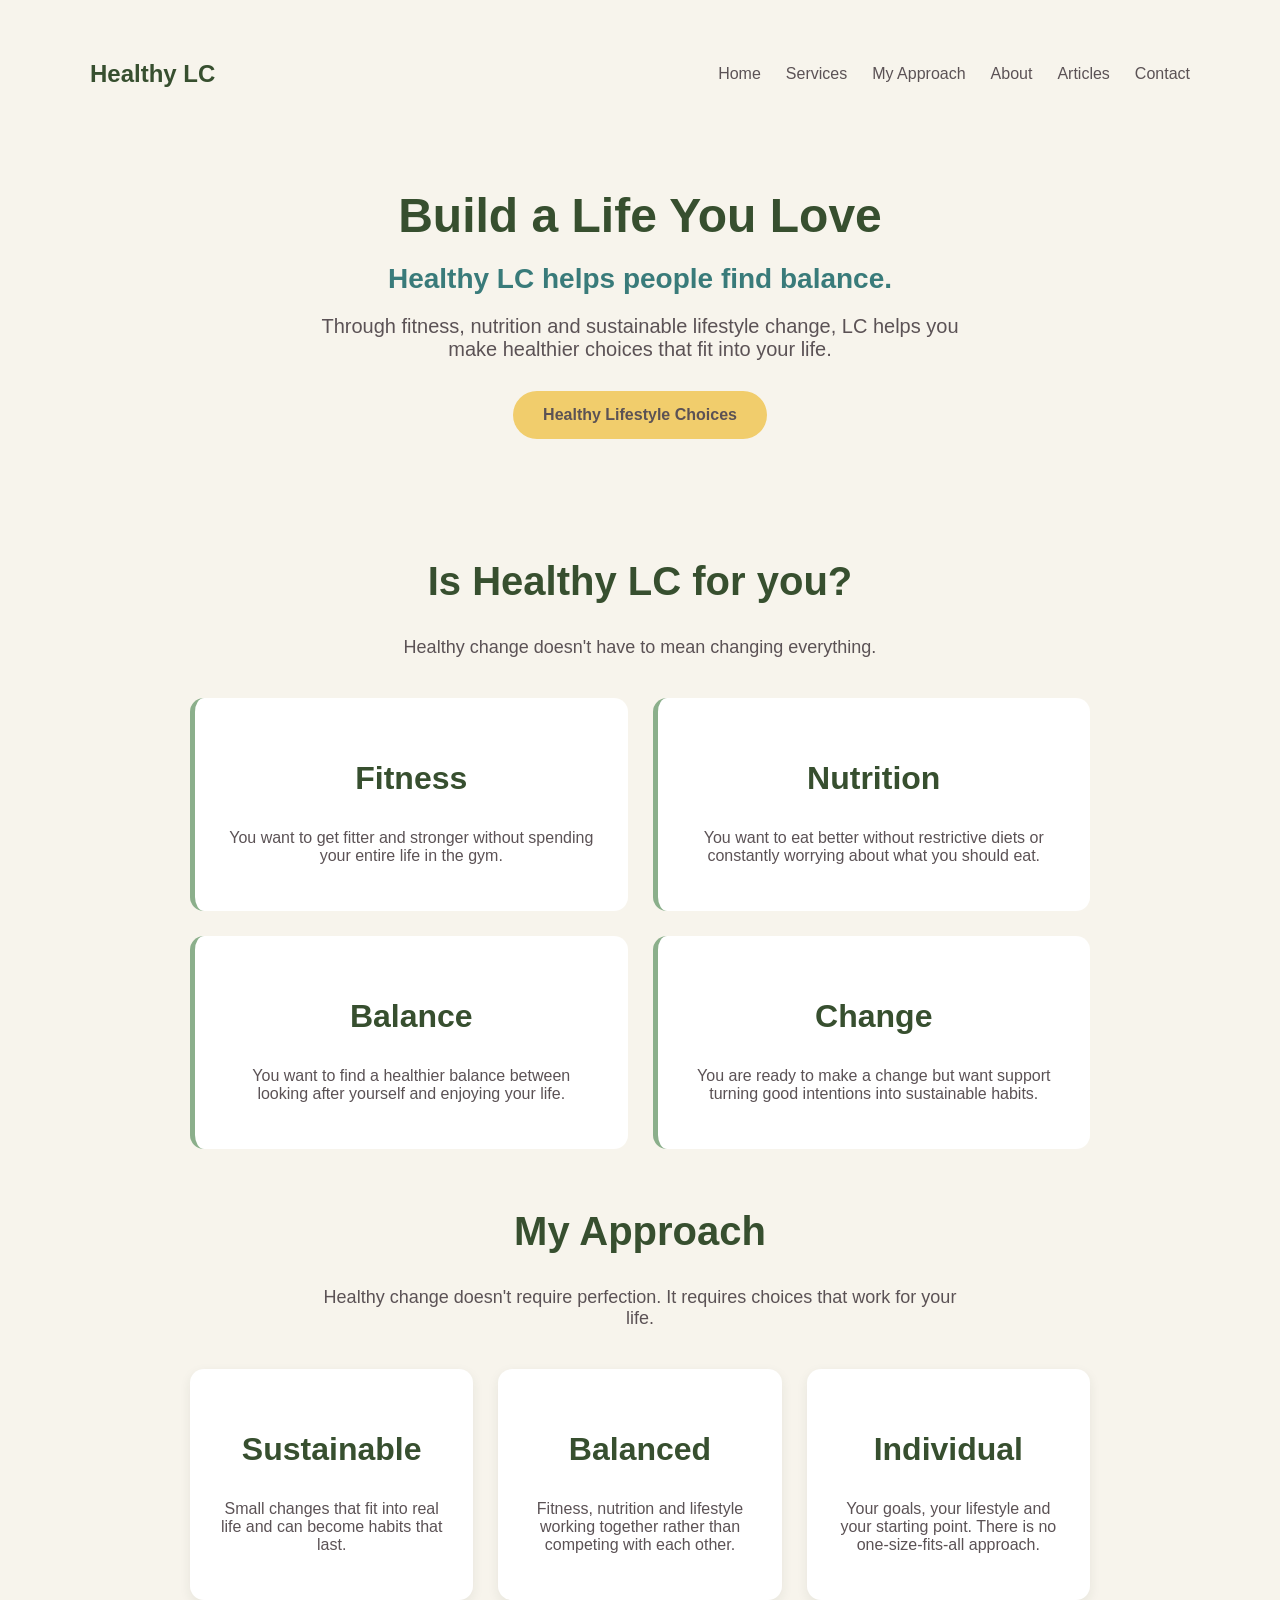
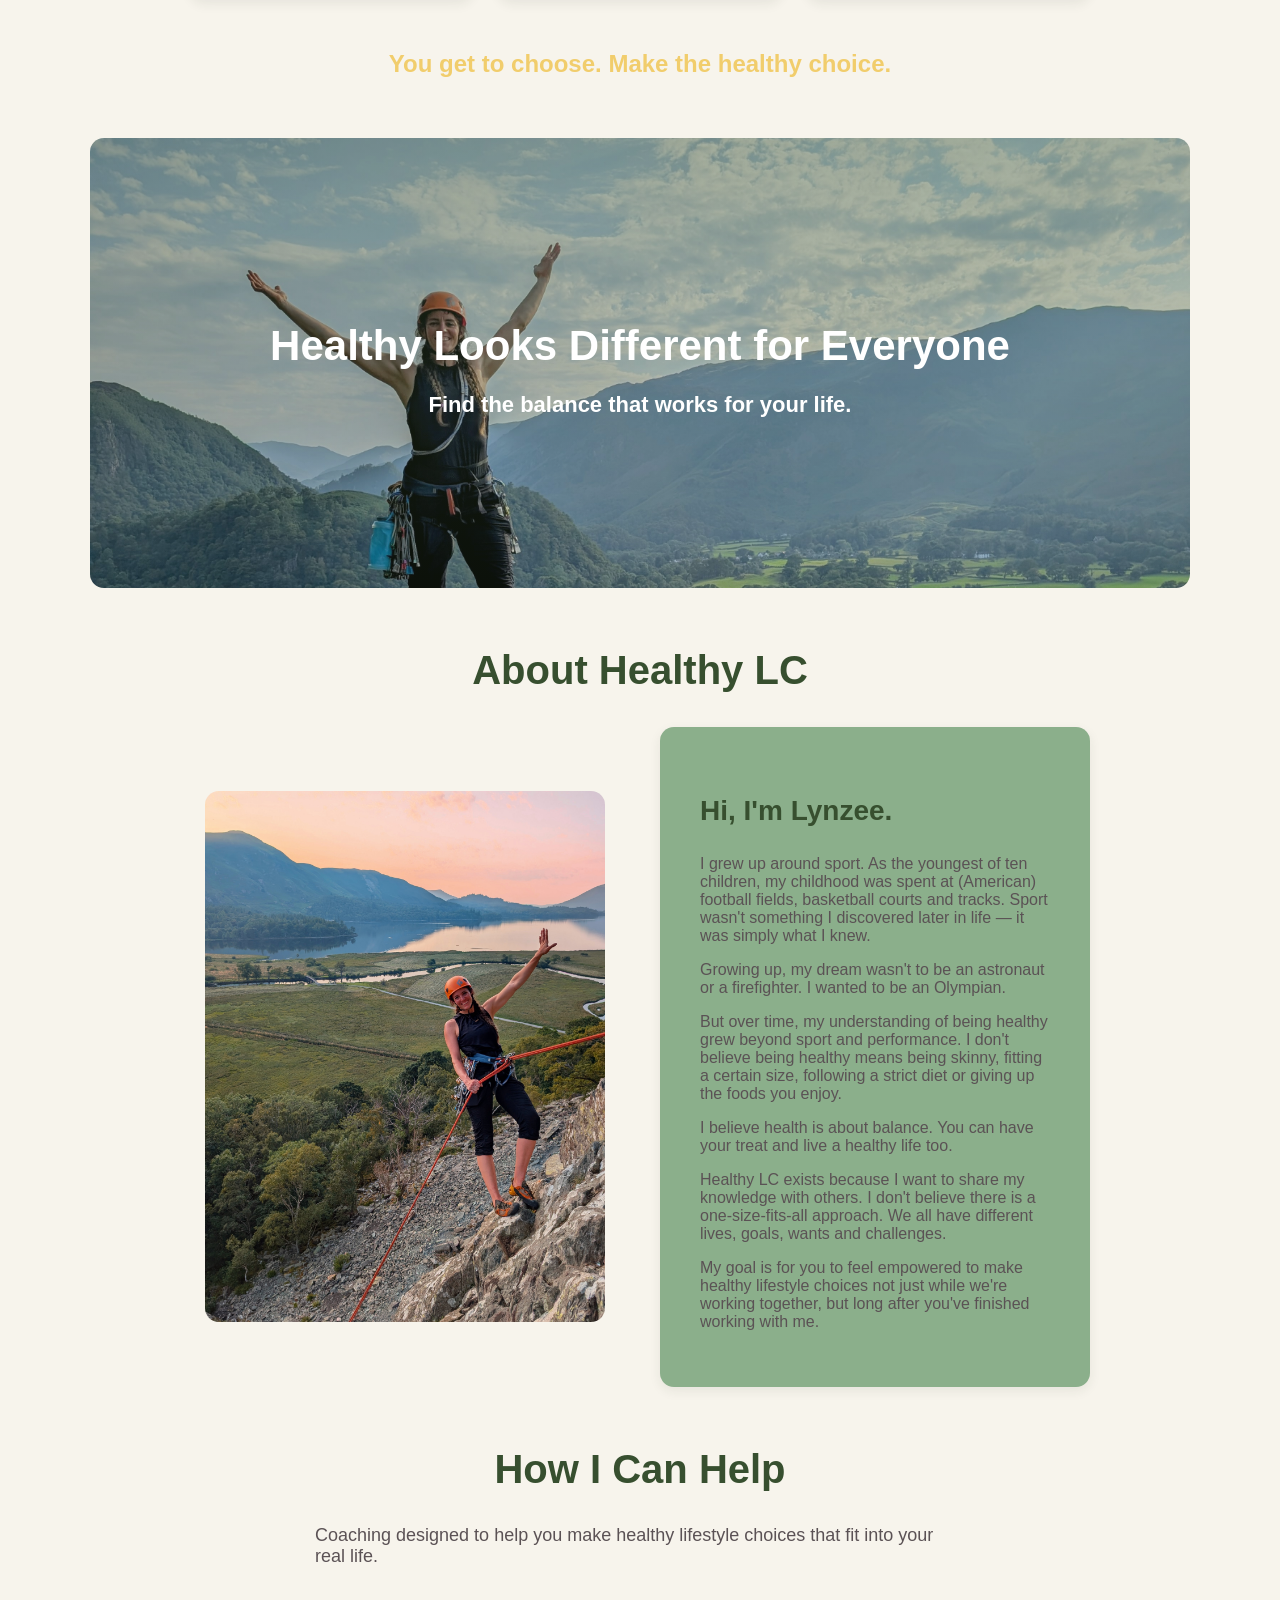
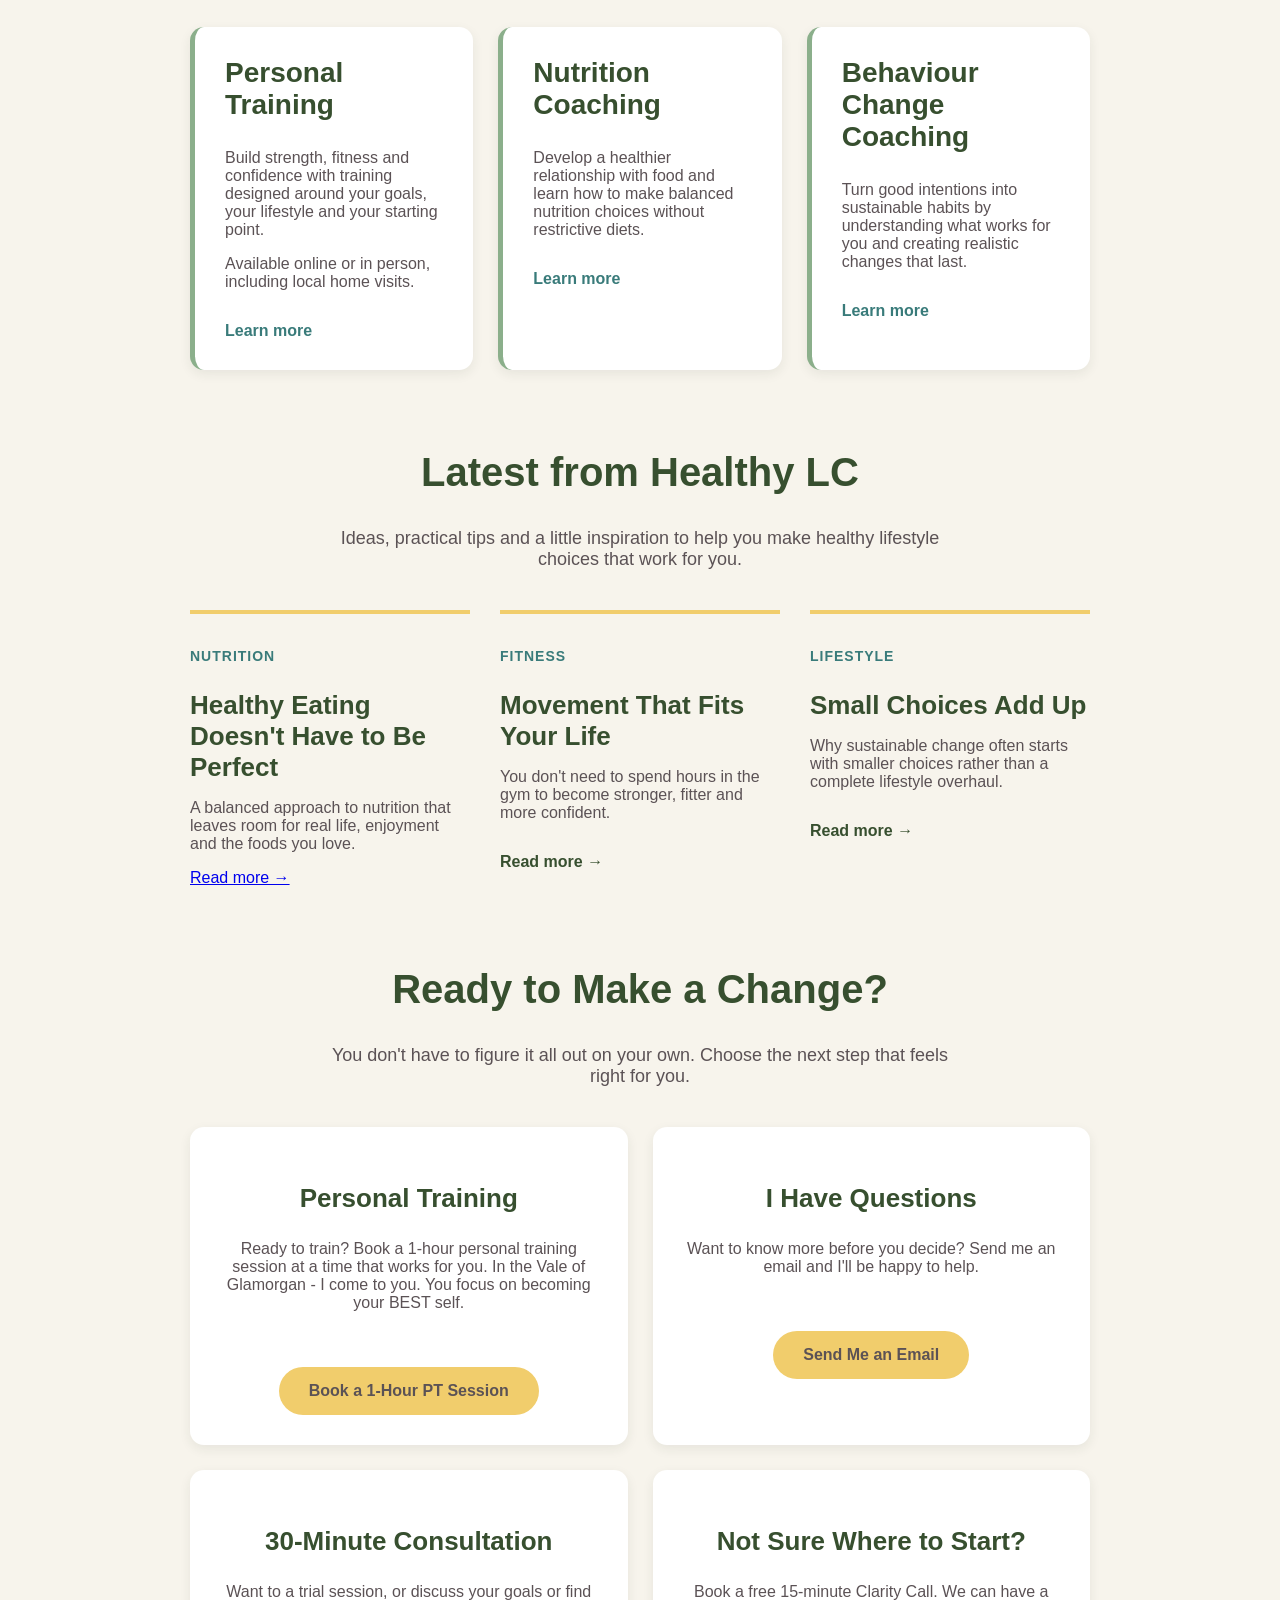
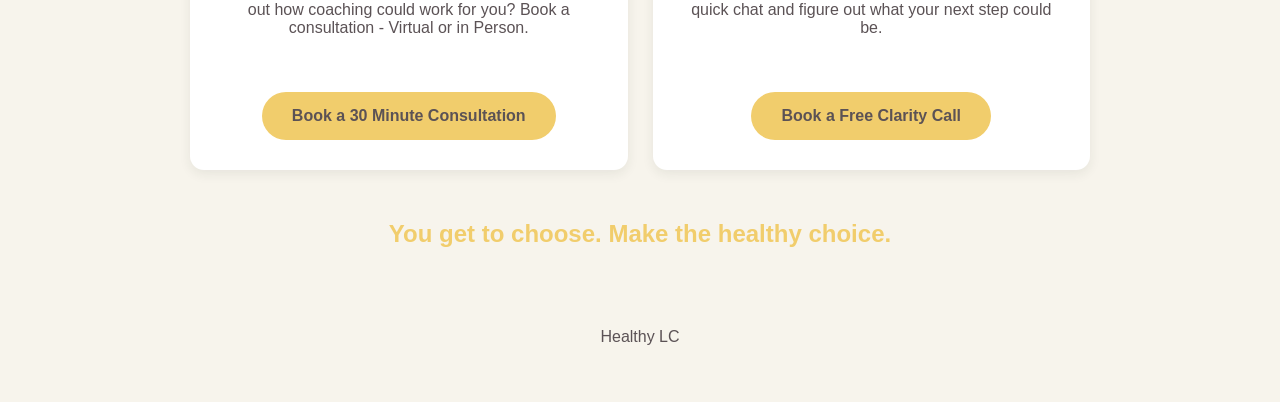
==== index.html @ cf49c941 "Update index.html" ====
<!DOCTYPE html>
<html lang="en">
<head>
    <meta charset="UTF-8">
    <meta name="viewport" content="width=device-width, initial-scale=1.0">

    <title>Healthy LC</title>

    <link rel="stylesheet" href="css/style.css">
</head>

<body>

    <nav class="navbar">
        
        <a href="index.html" class="logo">Healthy LC</a>
        
        <div class="nav-links">

            <a href="index.html">Home</a>
            <a href="#services">Services</a>
            <a href="#approach">My Approach</a>
            <a href="#about">About</a>
            <a href="#articles">Articles</a>
            <a href="#contact">Contact</a>

        </div>
        
    </nav>
    <header>
        <h1>Build a Life You Love</h1>

        <p class="hero-statement">
            Healthy LC helps people find balance.
        </p>

        <p>
            Through fitness, nutrition and sustainable lifestyle change, LC helps you make healthier choices that fit into your life.
        </p>
        
        <a href="#services" class="cta-button">
            Healthy Lifestyle Choices
        </a> 
        
    </header>
    
    <main>

    <section id="who">

    <h2>Is Healthy LC for you?</h2>

    <p>
        Healthy change doesn't have to mean changing everything.
    </p>

    <div class="audience-grid">

        <div class="audience-card">
            <h3>Fitness</h3>
            <p>
                You want to get fitter and stronger without spending
                your entire life in the gym.
            </p>
        </div>

        <div class="audience-card">
            <h3>Nutrition</h3>
            <p>
                You want to eat better without restrictive diets
                or constantly worrying about what you should eat.
            </p>
        </div>

        <div class="audience-card">
            <h3>Balance</h3>
            <p>
                You want to find a healthier balance between
                looking after yourself and enjoying your life.
            </p>
        </div>

        <div class="audience-card">
            <h3>Change</h3>
            <p>
                You are ready to make a change but want support
                turning good intentions into sustainable habits.
            </p>
        </div>

    </div>
    </section>

<section id="approach">

    <h2>My Approach</h2>

    <p class="section-intro">
        Healthy change doesn't require perfection.
        It requires choices that work for your life.
    </p>

    <div class="approach-grid">

        <div class="approach-card">
            <h3>Sustainable</h3>
            <p>
                Small changes that fit into real life
                and can become habits that last.
            </p>
        </div>

        <div class="approach-card">
            <h3>Balanced</h3>
            <p>
                Fitness, nutrition and lifestyle working
                together rather than competing with each other.
            </p>
        </div>

        <div class="approach-card">
            <h3>Individual</h3>
            <p>
                Your goals, your lifestyle and your starting point.
                There is no one-size-fits-all approach.
            </p>
        </div>

    </div>

    <p class="approach-philosophy">
        You get to choose. Make the healthy choice.
    </p>
</section>

<section class="lifestyle-banner">

    <div class="banner-content">
        
        <h2>Healthy Looks Different for Everyone</h2>

        <p>
            Find the balance that works for your life.
        </p>

    </div>

</section>
    
<section id="about">

    <h2>About Healthy LC</h2>

   <div class="about-content">

    <div class="about-image">
        <img src="images/Lynzee climbing - lake view.jpg" alt="Lynzee rock climbing in the Lake District">
    </div>

    <div class="about-text">

            <h3>Hi, I'm Lynzee.</h3>

            <p>
                I grew up around sport. As the youngest of ten children, my childhood was spent at (American) football fields, basketball courts and tracks. Sport wasn't something I discovered later in life — it was simply what I knew.
            </p>

            <p>
                Growing up, my dream wasn't to be an astronaut or a firefighter. I wanted to be an Olympian.
            </p>

            <p>
                But over time, my understanding of being healthy grew beyond sport and performance. I don't believe being healthy means being skinny, fitting a certain size, following a strict diet or giving up the foods you enjoy.
            </p>

            <p>
                I believe health is about balance. You can have your treat and live a healthy life too.
            </p>

            <p>
                Healthy LC exists because I want to share my knowledge with others. I don't believe there is a one-size-fits-all approach. We all have different lives, goals, wants and challenges.
            </p>

            <p>
                My goal is for you to feel empowered to make healthy
                lifestyle choices not just while we're working together,
                but long after you've finished working with me.
            </p>

        </div>

    </div>

</section>

    <section id="services">

    <h2>How I Can Help</h2>

    <p class="section-intro">
        Coaching designed to help you make healthy lifestyle choices
        that fit into your real life.
    </p>

    <div class="services-grid">

        <div class="service-card">
            <h3>Personal Training</h3>

            <p>
                Build strength, fitness and confidence with training
                designed around your goals, your lifestyle and your
                starting point.
            </p>

            <p>
                Available online or in person, including local
                home visits.
            </p>

            <a href="#contact" class="service-link">
                Learn more
            </a>
        </div>

        <div class="service-card">
            <h3>Nutrition Coaching</h3>

            <p>
                Develop a healthier relationship with food and learn
                how to make balanced nutrition choices without
                restrictive diets.
            </p>

            <a href="#contact" class="service-link">
                Learn more
            </a>
        </div>

        <div class="service-card">
            <h3>Behaviour Change Coaching</h3>

            <p>
                Turn good intentions into sustainable habits by
                understanding what works for you and creating
                realistic changes that last.
            </p>

            <a href="#contact" class="service-link">
                Learn more
            </a>
        </div>

    </div>

</section>

<section id="articles">

    <h2> Latest from Healthy LC</h2>

    <p class="section-intro">
        Ideas, practical tips and a little inspiration to help you make healthy lifestyle choices that work for you.
    </p>

    <div class="articles-grid">

        <article class="article-preview">
            <p class="article-category">Nutrition</p>

            <h3>Healthy Eating Doesn't Have to Be Perfect</h3>

            <p>
                A balanced approach to nutrition that leaves room for real life, enjoyment and the foods you love.
            </p>

            <a href="articles/healthy-eating-doesnt-have-to-be-perfect.html" class="articles-link">
                Read more →
            </a>

        </article>

        <article class="article-preview">
            <p class="article-category">Fitness</p>

            <h3>Movement That Fits Your Life</h3>

            <p>
                You don't need to spend hours in the gym to become stronger, fitter and more confident.
            </p>

            <a href="#" class="article-link">
                Read more →
            </a>
        </article>

        <article class="article-preview">
            <p class="article-category">Lifestyle</p>

            <h3>Small Choices Add Up</h3>

            <p>
                Why sustainable change often starts with smaller choices rather than a complete lifestyle overhaul.
            </p>

            <a href="#" class="article-link">
                Read more →
            </a>
        </article>
    </div>
</section>
    </main>

<section id="contact">

    <h2>Ready to Make a Change?</h2>

    <p class="section-intro">
        You don't have to figure it all out on your own.
        Choose the next step that feels right for you.
    </p>

    <div class="contact-grid">

        <div class="contact-card">
    <h3>Personal Training</h3>

    <p>
        Ready to train? Book a 1-hour personal training
        session at a time that works for you. In the Vale of Glamorgan - I come to you. You focus on becoming your BEST self. 
    </p>

    <a href="https://calendar.app.google/BJjdGNmG5R8dEC5AA"
       class="cta-button"
       target="_blank"
       rel="noopener">
        Book a 1-Hour PT Session
    </a>
</div>


        <div class="contact-card">
            <h3>I Have Questions</h3>

            <p>
                Want to know more before you decide?
                Send me an email and I'll be happy to help.
            </p>

           <a href="mailto:lynzeecrosland@ghealthylc.com?subject=Healthy%20LC%20Enquiry" class="cta-button">
    Send Me an Email
</a>
        </div>

        <div class="contact-card">
    <h3>30-Minute Consultation</h3>

    <p>
        Want to a trial session, or discuss your goals or find out how
        coaching could work for you? Book a consultation - Virtual or in Person. 
    </p>

    <a href="https://calendar.app.google/MZbb2FypmEGZ3QE39"
       class="cta-button"
       target="_blank"
       rel="noopener">
        Book a 30 Minute Consultation
    </a>
</div>


        <div class="contact-card">
    <h3>Not Sure Where to Start?</h3>

    <p>
        Book a free 15-minute Clarity Call.
        We can have a quick chat and figure out
        what your next step could be.
    </p>

    <a href="https://calendar.app.google/hA4MZDWk83xb7VYh6"
       class="cta-button"
       target="_blank"
       rel="noopener">
        Book a Free Clarity Call
    </a>
</div>

    </div>

    <p class="contact-philosophy">
        You get to choose. Make the healthy choice.
    </p>

</section>

    
    <footer>
        <p>Healthy LC</p>
    </footer>
    
</body>
</html>
---- css/style.css ----
/* =========================
   HEALTHY LC VISUAL IDENTITY
   ========================= */

:root {
    --forest: #374f2f;
    --sage: #8BAF8B;
    --coastal: #397B7A;
    --golden: #F1CD6C;
    --cream: #F7F4EC;
    --slate: #5b5255;
    --white: #FFFFFF;
}

.accent {
   color: var(--golden);
}


/* =========================
   GENERAL PAGE STYLES
   ========================= */

body {
    font-family: Arial, sans-serif;
    background-color: var(--cream);
    color: var(--slate);
    margin: 0;
    padding: 40px;
}


/* =========================
   HEADINGS
   ========================= */

h1 {
    font-size: 48px;
    text-align: center;
    color: var(--forest);
    margin-bottom: 20px;
}

h2 {
    font-size: 40px;
    text-align: center;
    color: var(--forest);
}

h3 {
    font-size: 32px;
    color: var(--forest);
}

h4 {
    font-size: 24px;
   text-align: center;
   color: var(--forest);
}

header p {
   text-align: center;
   font-size: 20px;
   max-width: 650px;
   margin: 0 auto;
}

header {
   max-width: 800px;
   margin: 80px auto 120px;
   text-align: center;
}

.hero-statement {
   font-size: 28px;
   font-weight: bold;
   color: var(--coastal);
   margin-bottom: 20px;
}

/* =========================
   LIFESTYLE BANNER
   ========================= */

.lifestyle-banner {
    max-width: 1100px;
    min-height: 450px;
    background-image: 
       linear-gradient(rgba(55, 79, 47, 0.45), rgba(55, 79, 47, 0.21)),
       url("../images/healthy.lifestyle.jpg");
    background-size: cover;
    background-position: center 30%;
    border-radius: 14px;

    display: flex;
    align-items: center;
    justify-content: center;
}

.banner-content {
   text-align: center;
   padding: 40px;
}

.banner-content h2 {
   color: var(--white);
   font-size: 42px;
   margin-bottom: 10px;
}

.banner-content p {
   color: var(--white);
   font-size: 22px;
   font-weight: bold;
}

/* =========================
   MAIN SECTIONS
   ========================= */

section {
    max-width: 900px;
    margin: 60px auto;
}


/* =========================
   SERVICES
   ========================= */

.services-grid {
    display: grid;
    grid-template-columns: repeat(3, 1fr);
    gap: 25px;
}

.services {
   display: flex;
   gap:20px;
}

.service-card {
    background-color: var(--white);
    padding: 30px;
    margin: 20px 0;
    border-radius: 14px;
   border-left: 5px solid var(--sage);
    box-shadow: 0 4px 12px rgba(38, 49, 43, 0.08);
}

.service-card h3 {
   color: var(--forest);
    font-size: 28px;
    margin-top: 0;
}

.service-link {
   display: inline-block;
   margin-top: 15px;
   color: var(--coastal);
   font-weight: bold;
   text-decoration: none;
}

.cta-button {
   display: inline-block;
   background-color: var(--golden);
   color: var(--slate);
   padding: 15px 30px;
   margin-top: 30px;
   border-radius: 30px;
   text-decoration: none;
   font-weight: bold;
   transition: all 0.3s ease;
}

.cta-button:hover {
   background-color: var(--forest);
   color: var(--white);
}

/* =========================
   WHO HEALTHY LC IS FOR
   ========================= */

.audience-grid {
    display: grid;
    grid-template-columns: repeat(2, 1fr);
    gap: 25px;
}

.audience-card {
    background-color: var(--white);
    padding: 30px;
    border-radius: 14px;
    border-left: 5px solid var(--sage);
}

#who {
    text-align: center;
}

#who > p {
    max-width: 600px;
    margin: 0 auto 40px;
    font-size: 18px;
}

/* =========================
   MY APPROACH
   ========================= */

#approach {
    text-align: center;
}

.section-intro {
    max-width: 650px;
    margin: 0 auto 40px;
    font-size: 18px;
}

.approach-grid {
    display: grid;
    grid-template-columns: repeat(3, 1fr);
    gap: 25px;
}

.approach-card {
    background-color: var(--white);
    padding: 30px;
    border-radius: 14px;
    box-shadow: 0 4px 12px rgba(38, 49, 43, 0.08);
}

.approach-card h3 {
    color: var(--forest);
}

.approach-philosophy {
    margin-top: 50px;
    font-size: 24px;
    font-weight: bold;
    color: var(--golden);
}

/* =========================
   ABOUT
   ========================= */

#about {
   max-width: 900px;
   margin: 0 auto;
}

.about-content {
    max-width: 1000px;
    margin: 0 auto;
    display: grid;
    grid-template-columns: 1fr 1fr;
    gap: 40px;
    align-items: center;
}

.about-text {
    background-color: var(--sage);
    padding: 40px;
    border-radius: 14px;
    box-shadow: 0 4px 12px rgba(38, 49, 43, 0.08);
}

.about-text h3 {
    color: var(--forest);
    font-size: 28px;
}

.about-image img {
    width: 100%;
    max-width: 400px;
    border-radius: 14px;
    display: block;
    margin: 0 auto;
}

/* =========================
   LATEST FROM HEALTHY LC
   ========================= */

#articles {
    text-align: center;
}

.articles-grid {
    display: grid;
    grid-template-columns: repeat(3, 1fr);
    gap: 30px;
    margin-top: 40px;
}

.article-preview {
    text-align: left;
    padding: 20px 0;
    border-top: 4px solid var(--golden);
}

.article-category {
    color: var(--coastal);
    font-weight: bold;
    text-transform: uppercase;
    font-size: 14px;
    letter-spacing: 1px;
}

.article-preview h3 {
    font-size: 26px;
    margin-bottom: 15px;
}

.article-link {
    display: inline-block;
    margin-top: 15px;
    color: var(--forest);
    font-weight: bold;
    text-decoration: none;
}

.article-link:hover {
    color: var(--coastal);
}

/* =========================
   NAVIGATION
   ========================= */

.navbar {
    display: flex;
    justify-content: space-between;
    align-items: center;
    max-width: 1100px;
    margin: 0 auto;
    padding: 20px 0;
}

.logo {
    color: var(--forest);
    text-decoration: none;
    font-size: 24px;
    font-weight: bold;
}

.nav-links {
    display: flex;
    gap: 25px;
}

.nav-links a {
    color: var(--slate);
    text-decoration: none;
    font-weight: 500;
}

.nav-links a:hover {
    color: var(--coastal);
}

/* =========================
   CONTACT / NEXT STEP
   ========================= */

#contact {
    text-align: center;
}

.contact-grid {
    display: grid;
    grid-template-columns: repeat(2, 1fr);
    gap: 25px;
    margin-top: 40px;
}

.contact-card {
    background-color: var(--white);
    padding: 30px;
    border-radius: 14px;
    box-shadow: 0 4px 12px rgba(38, 49, 43, 0.08);
   transition: transform 0.2s ease;
}

.contact-card:hover {
   transform: translateY(-5px);
}

.contact-card h3 {
    color: var(--forest);
    font-size: 26px;
}

.contact-card p {
    margin-bottom: 25px;
}

.contact-philosophy {
    margin-top: 50px;
    font-size: 24px;
    font-weight: bold;
    color: var(--golden);
}

/* =========================
   FOOTER
   ========================= */

footer {
    text-align: center;
    margin-top: 80px;
}


/* =========================
   rules for smaller screens go here
   ========================= */

@media (max-width: 768px) {

   .audience-grid {
    grid-template-columns: 1fr;
}

   .approach-grid {
    grid-template-columns: 1fr;
}
  
   body {
      padding: 20px;
   }
   
   h1 {
      font-size: 36px;
   }
   
   .services {
      flex-direction: column;
   }

   .services-grid {
      grid-template-columns: 1fr;
   }

   .about-text {
    padding: 25px;
}

   .about-content { 
      grid-template-columns: 1fr;
   }

   .navbar {
    flex-direction: column;
    gap: 20px;
}

.nav-links {
    flex-wrap: wrap;
    justify-content: center;
}

.contact-grid {
   grid-template-columns: 1fr;
}

.lifestyle-banner {
   background-image: 
      linear-gradient(rgba(55, 79, 47, 0.65), rgba(55, 79, 47, 0.65)
      url("../images/healthy.lifestyle.jpg")
                      }

   .banner-content h2 {
      font-size: 32px;
   }

   .articles-grid {
      grid-template-columns: 1fr; 
   }


}
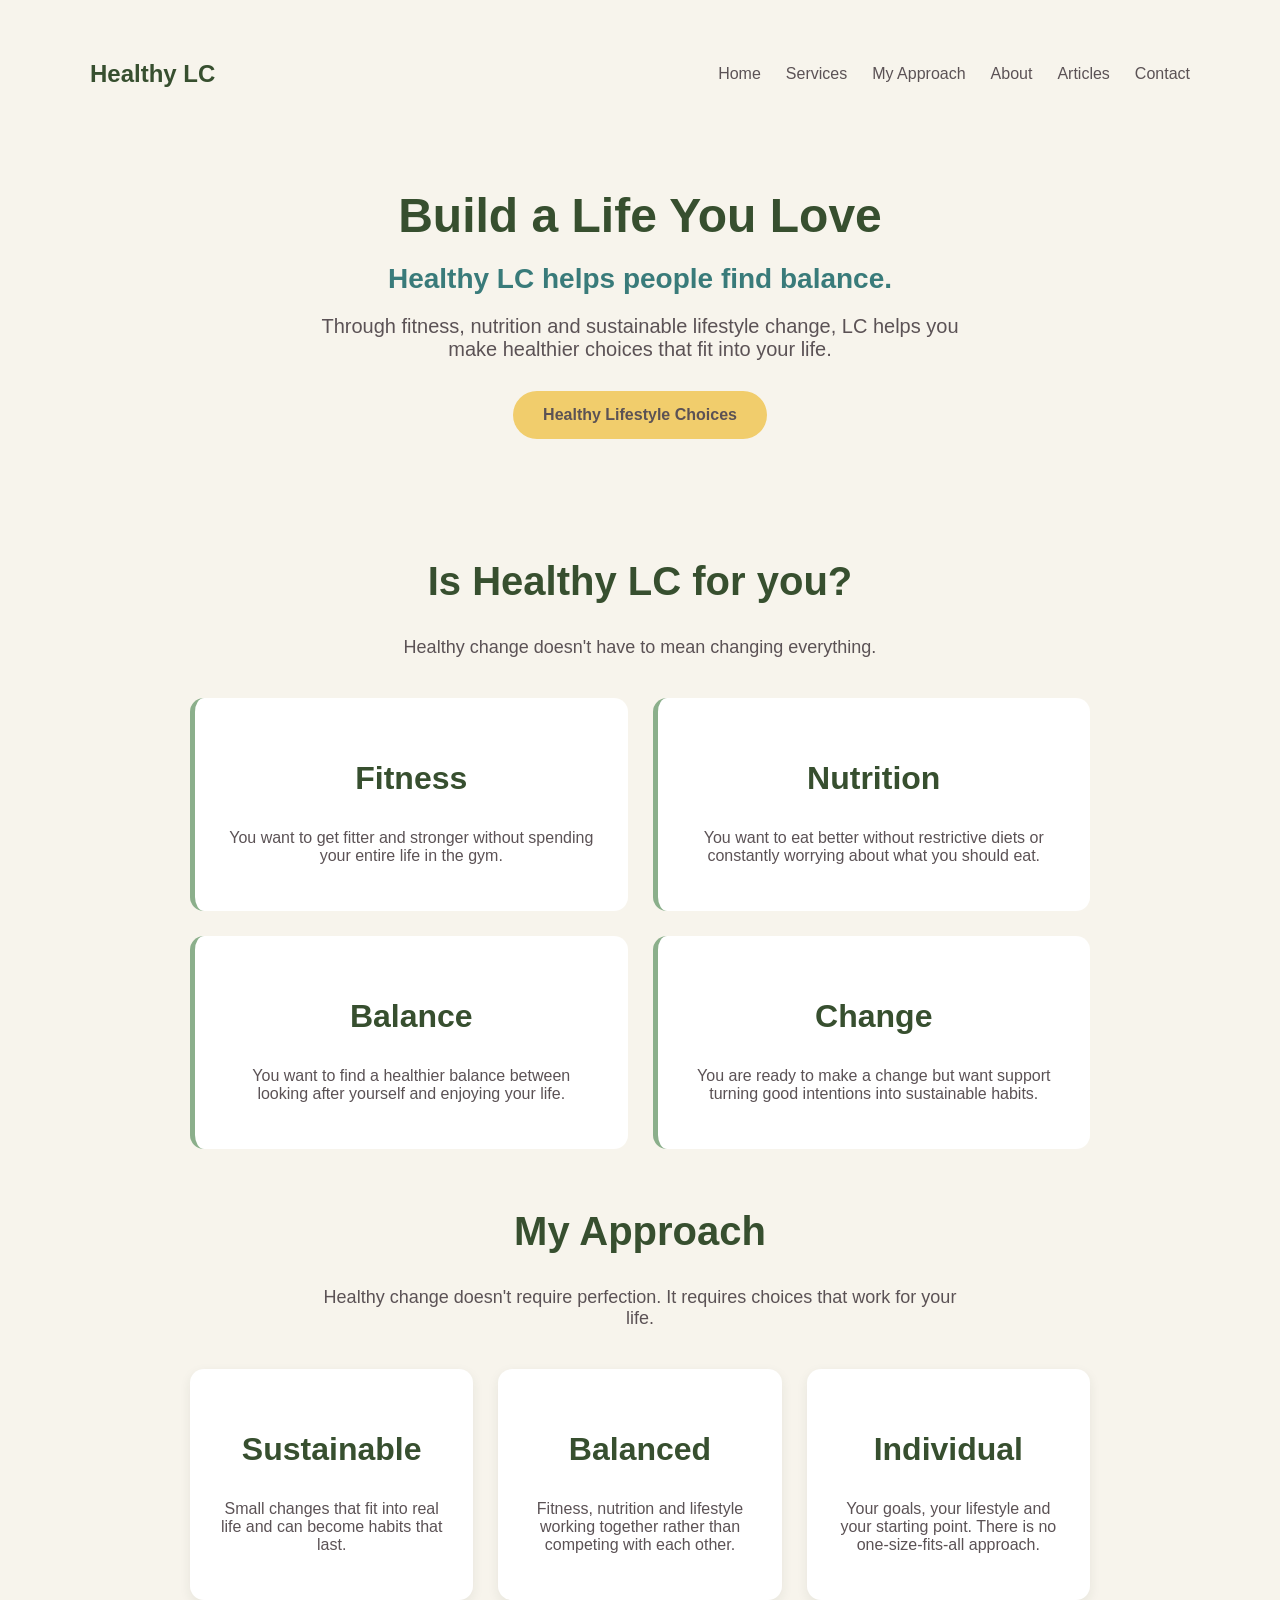
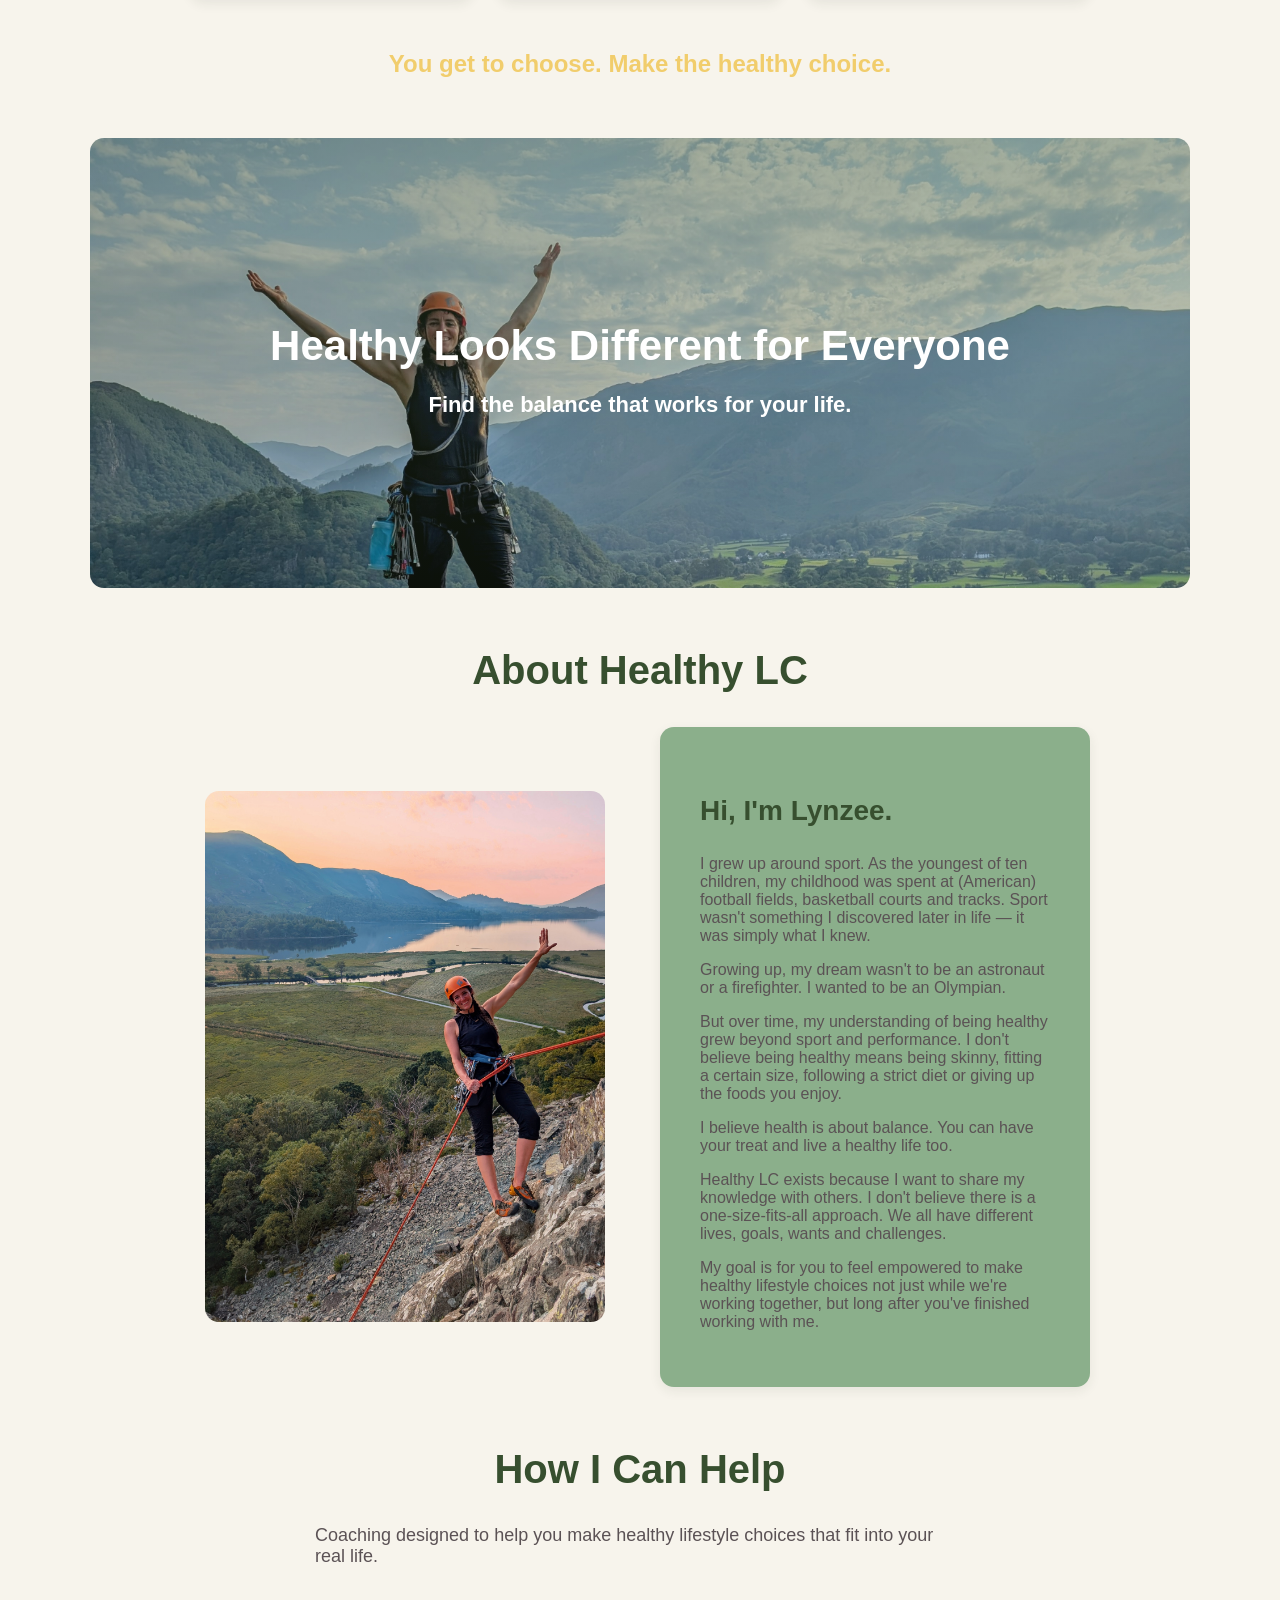
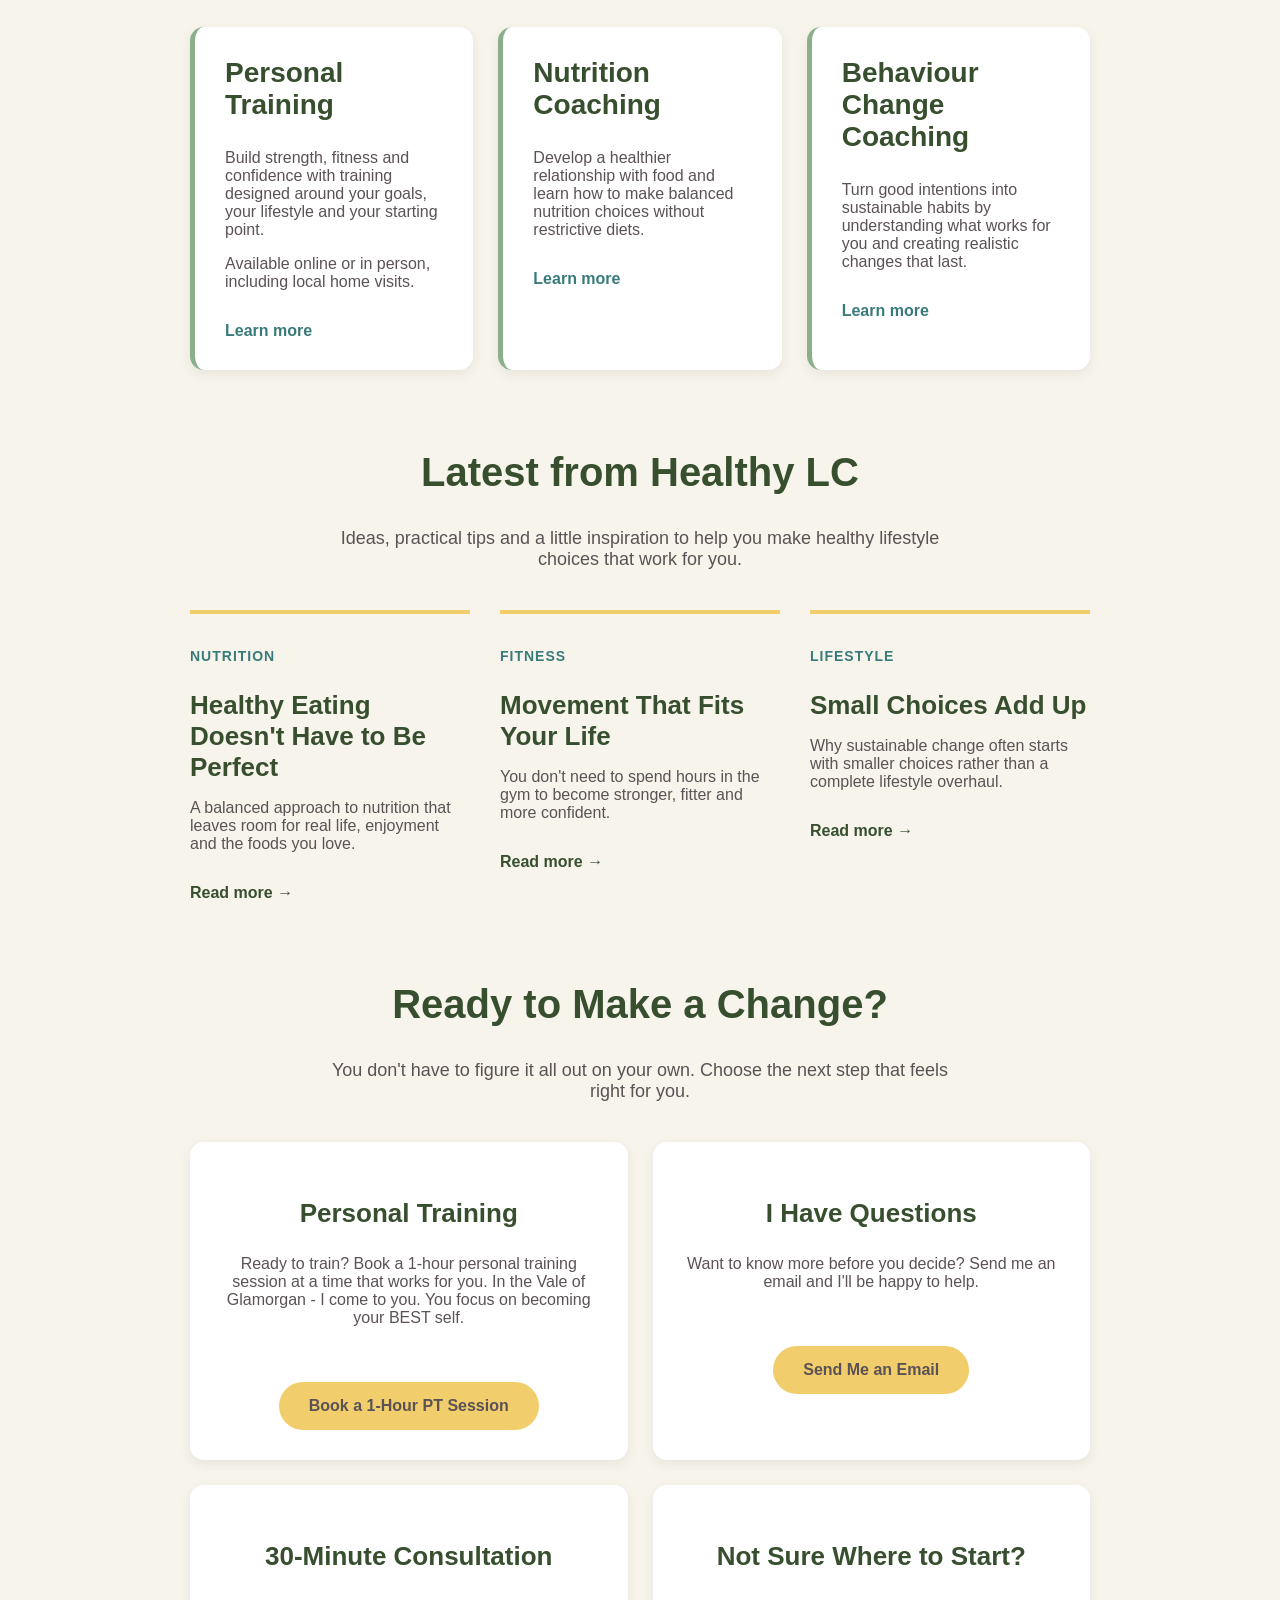
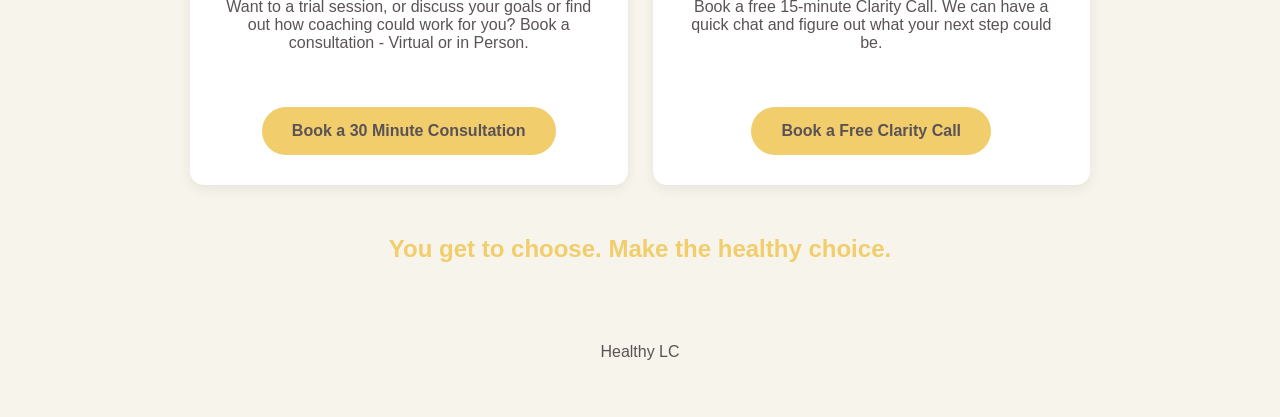
==== commit 2deae093: "Update index.html" ====
--- a/index.html
+++ b/index.html
@@ -274,9 +274,9 @@
                 A balanced approach to nutrition that leaves room for real life, enjoyment and the foods you love.
             </p>
 
-            <a href="articles/healthy-eating-doesnt-have-to-be-perfect.html" class="articles-link">
-                Read more →
-            </a>
+           <a href="articles/healthy-eating-doesnt-have-to-be-perfect.html" class="article-link">
+    Read more →
+</a>
 
         </article>
 
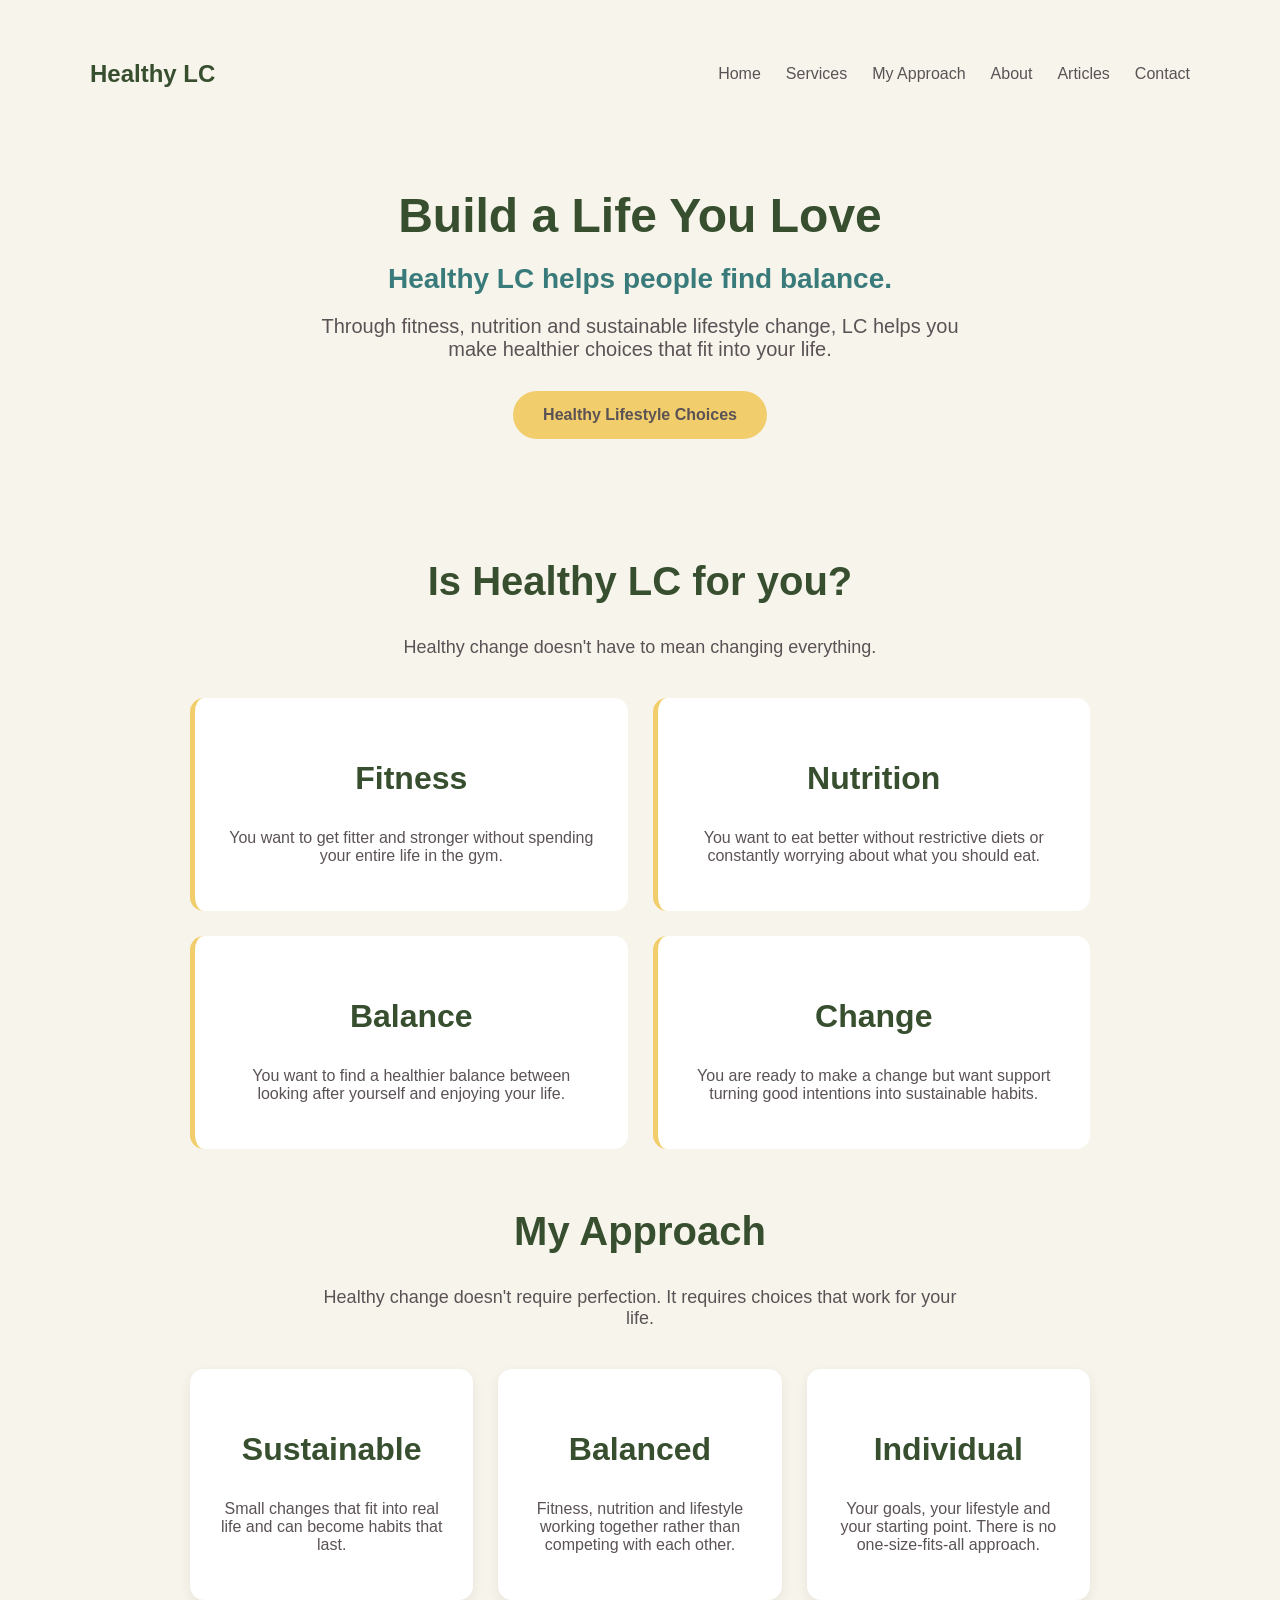
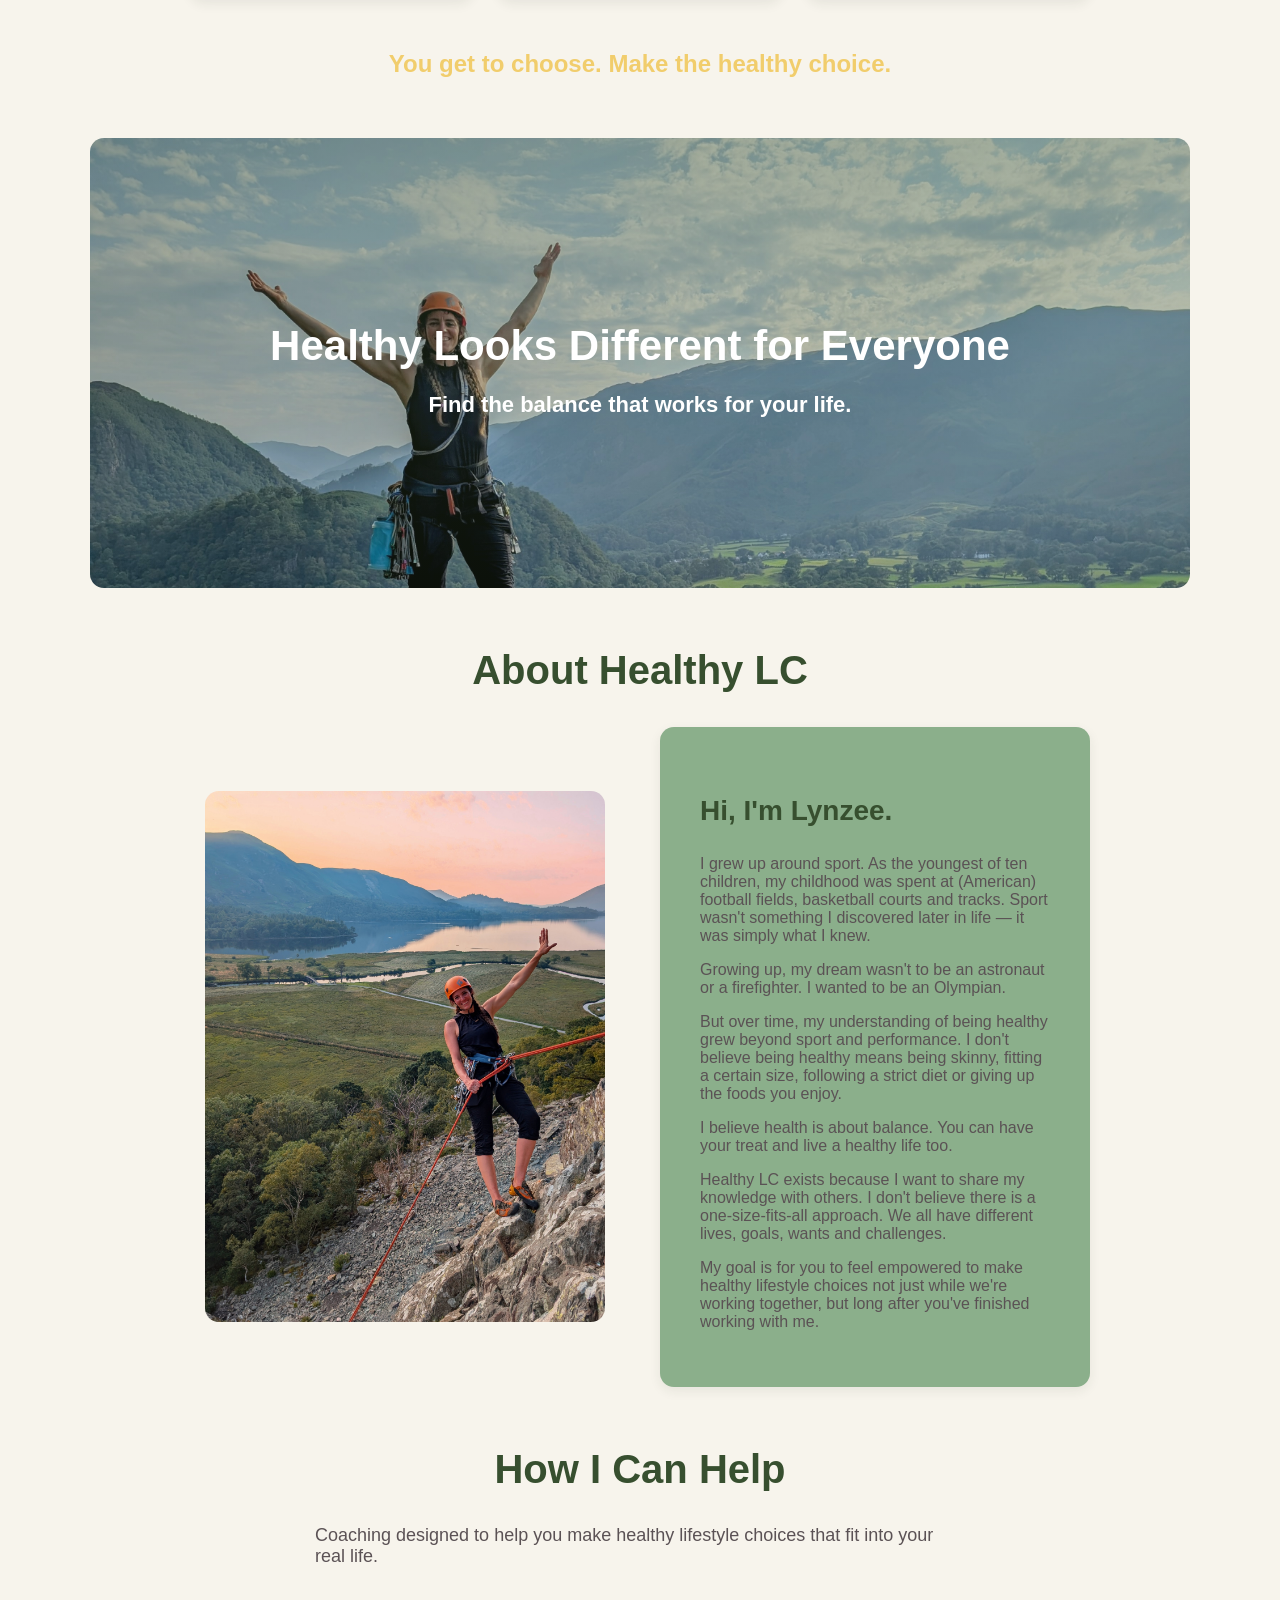
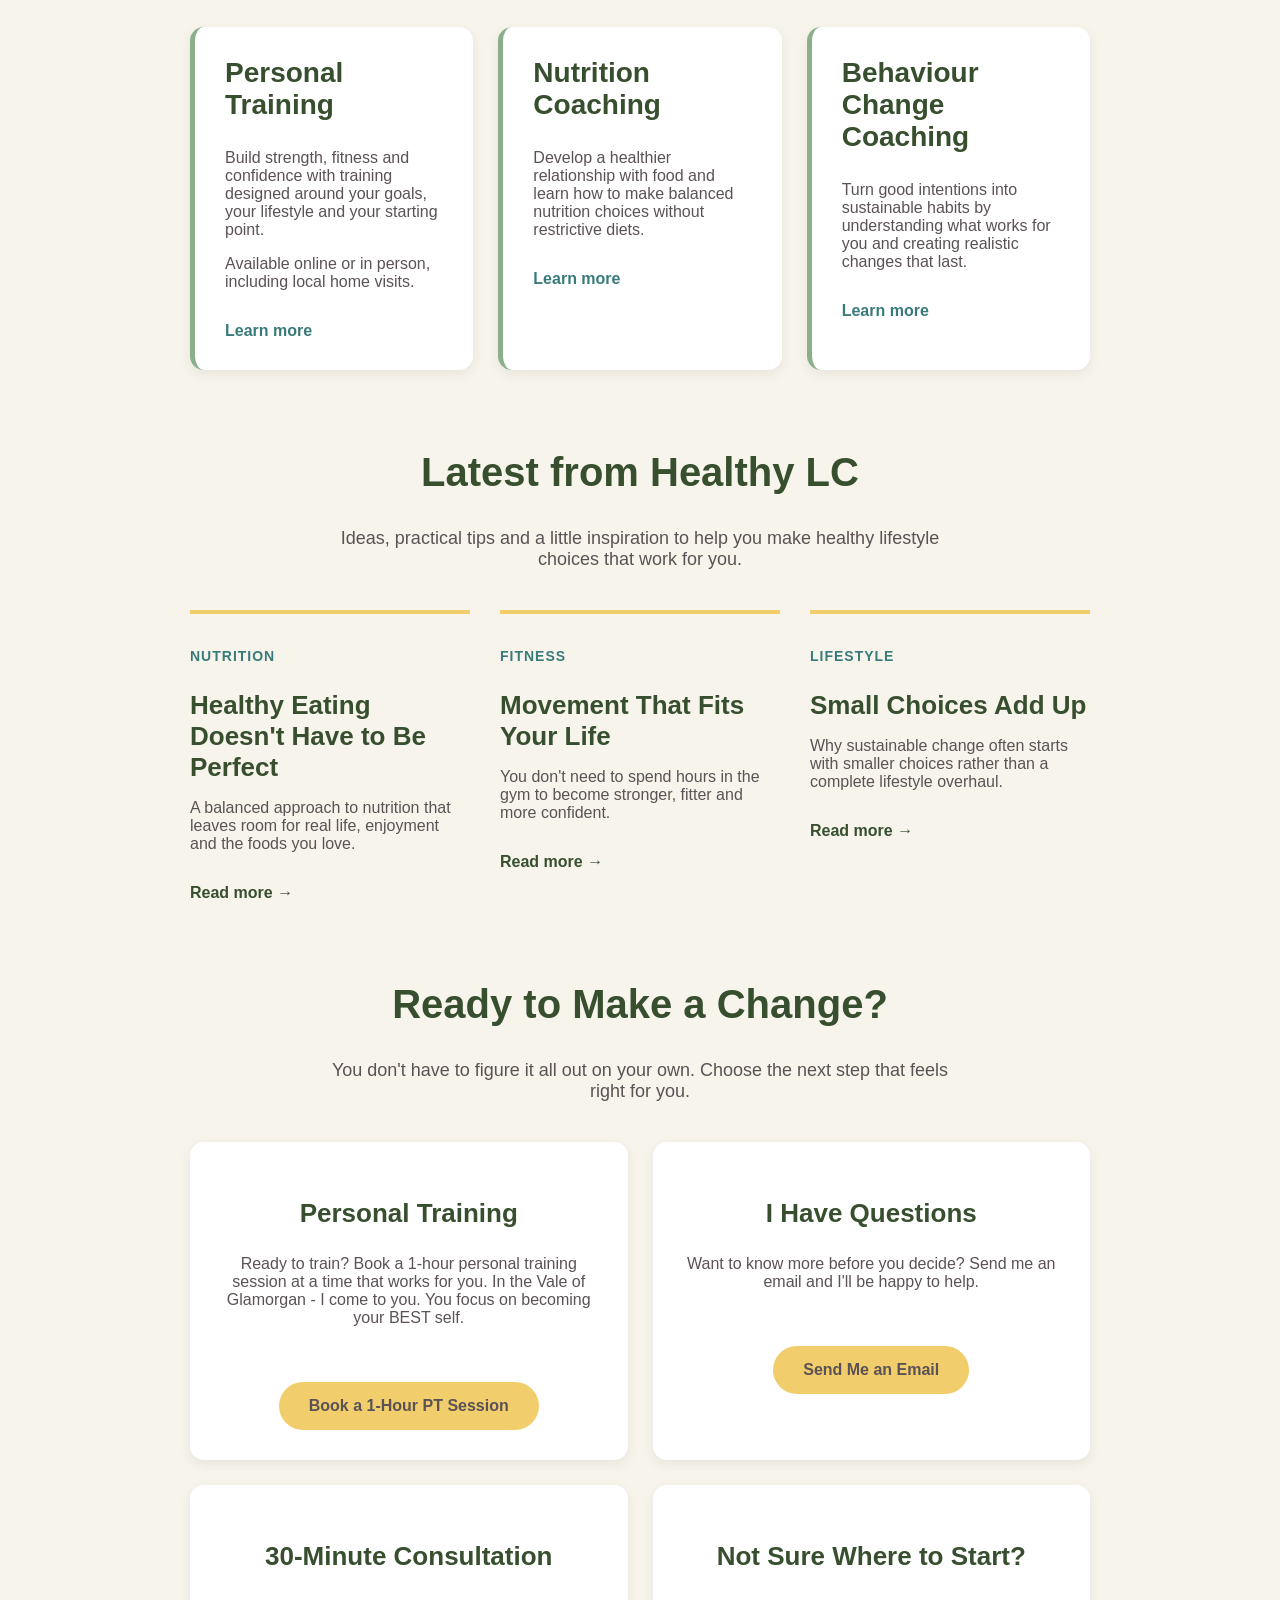
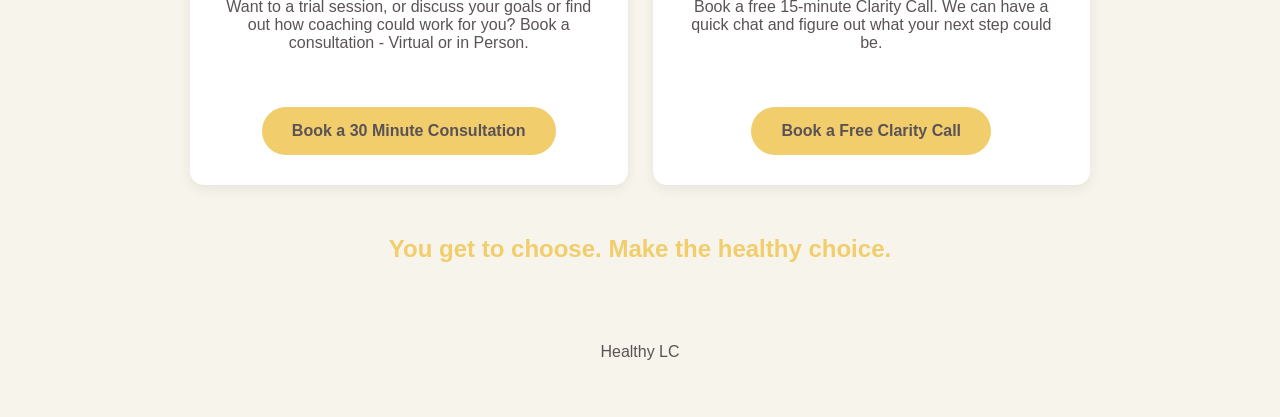
==== commit da6d3ce9: "update title" ====
--- a/index.html
+++ b/index.html
@@ -4,7 +4,8 @@
     <meta charset="UTF-8">
     <meta name="viewport" content="width=device-width, initial-scale=1.0">
 
-    <title>Healthy LC</title>
+    <title>Healthy LC | Personal Training, Nutrition & Lifestyle Coaching</title>
+    <meta name="description" content="Healthy LC offers personal training, nutrition and behaviour change coaching to help you build sustainable healthy lifestyle choices that fit your life.">
 
     <link rel="stylesheet" href="css/style.css">
 </head>
--- a/css/style.css
+++ b/css/style.css
@@ -193,7 +193,7 @@
     background-color: var(--white);
     padding: 30px;
     border-radius: 14px;
-    border-left: 5px solid var(--sage);
+    border-left: 5px solid var(--golden);
 }
 
 #who {
@@ -407,6 +407,72 @@
 }
 
 /* =========================
+   FULL ARTICLES
+   ========================= */
+
+.full-article {
+    max-width: 750px;
+    margin: 60px auto;
+}
+
+.full-article h1 {
+    text-align: left;
+    font-size: 46px;
+    line-height: 1.15;
+}
+
+.full-article h2 {
+    text-align: left;
+    font-size: 30px;
+    margin-top: 50px;
+    margin-bottom: 20px;
+}
+
+.article-intro {
+    font-size: 22px;
+    line-height: 1.6;
+    color: var(--coastal);
+    margin-bottom: 40px;
+   font-weight: bold;
+}
+
+ .article-closing {
+    margin-top: 50px;
+    padding: 25px 0;
+    border-top: 4px solid var(--golden);
+    border-bottom: 4px solid var(--golden);
+    font-size: 24px !important;
+    font-weight: bold;
+    color: var(--forest);
+}
+
+.full-article > p:not(.article-category):not(.article-intro) {
+    font-size: 18px;
+    line-height: 1.8;
+}
+
+.article-cta {
+    margin-top: 60px;
+    padding: 40px;
+    background-color: var(--sage);
+    border-radius: 14px;
+    text-align: center;
+}
+
+.article-cta h2 {
+    text-align: center;
+    margin-top: 0;
+}
+
+.article-cta p {
+    font-size: 18px;
+    line-height: 1.6;
+    max-width: 550px;
+    margin: 0 auto;
+}
+ 
+
+/* =========================
    FOOTER
    ========================= */
 
@@ -429,7 +495,15 @@
    .approach-grid {
     grid-template-columns: 1fr;
 }
-  
+ 
+   header {
+    margin: 50px auto 70px;
+}
+ 
+   section {
+    margin: 45px auto;
+}
+   
    body {
       padding: 20px;
    }
@@ -437,6 +511,14 @@
    h1 {
       font-size: 36px;
    }
+
+   h2 {
+    font-size: 32px;
+}
+
+h3 {
+    font-size: 26px;
+}
    
    .services {
       flex-direction: column;
@@ -456,13 +538,19 @@
 
    .navbar {
     flex-direction: column;
-    gap: 20px;
+    gap: 15px;
+      padding: 10px 0;
 }
 
 .nav-links {
     flex-wrap: wrap;
     justify-content: center;
-}
+   gap: 12px 20px;
+}
+
+   .nav-links a {
+      font-size: 15px;
+   }
 
 .contact-grid {
    grid-template-columns: 1fr;
@@ -470,8 +558,8 @@
 
 .lifestyle-banner {
    background-image: 
-      linear-gradient(rgba(55, 79, 47, 0.65), rgba(55, 79, 47, 0.65)
-      url("../images/healthy.lifestyle.jpg")
+      linear-gradient(rgba(55, 79, 47, 0.65), rgba(55, 79, 47, 0.65)),
+      url("../images/healthy.lifestyle.jpg");
                       }
 
    .banner-content h2 {
@@ -482,5 +570,14 @@
       grid-template-columns: 1fr; 
    }
 
-
-}
+   .full-article h1 {
+      font-size: 34px;
+   }
+
+   .article-intro {
+      font-size: 20px;
+   }
+
+  
+
+}
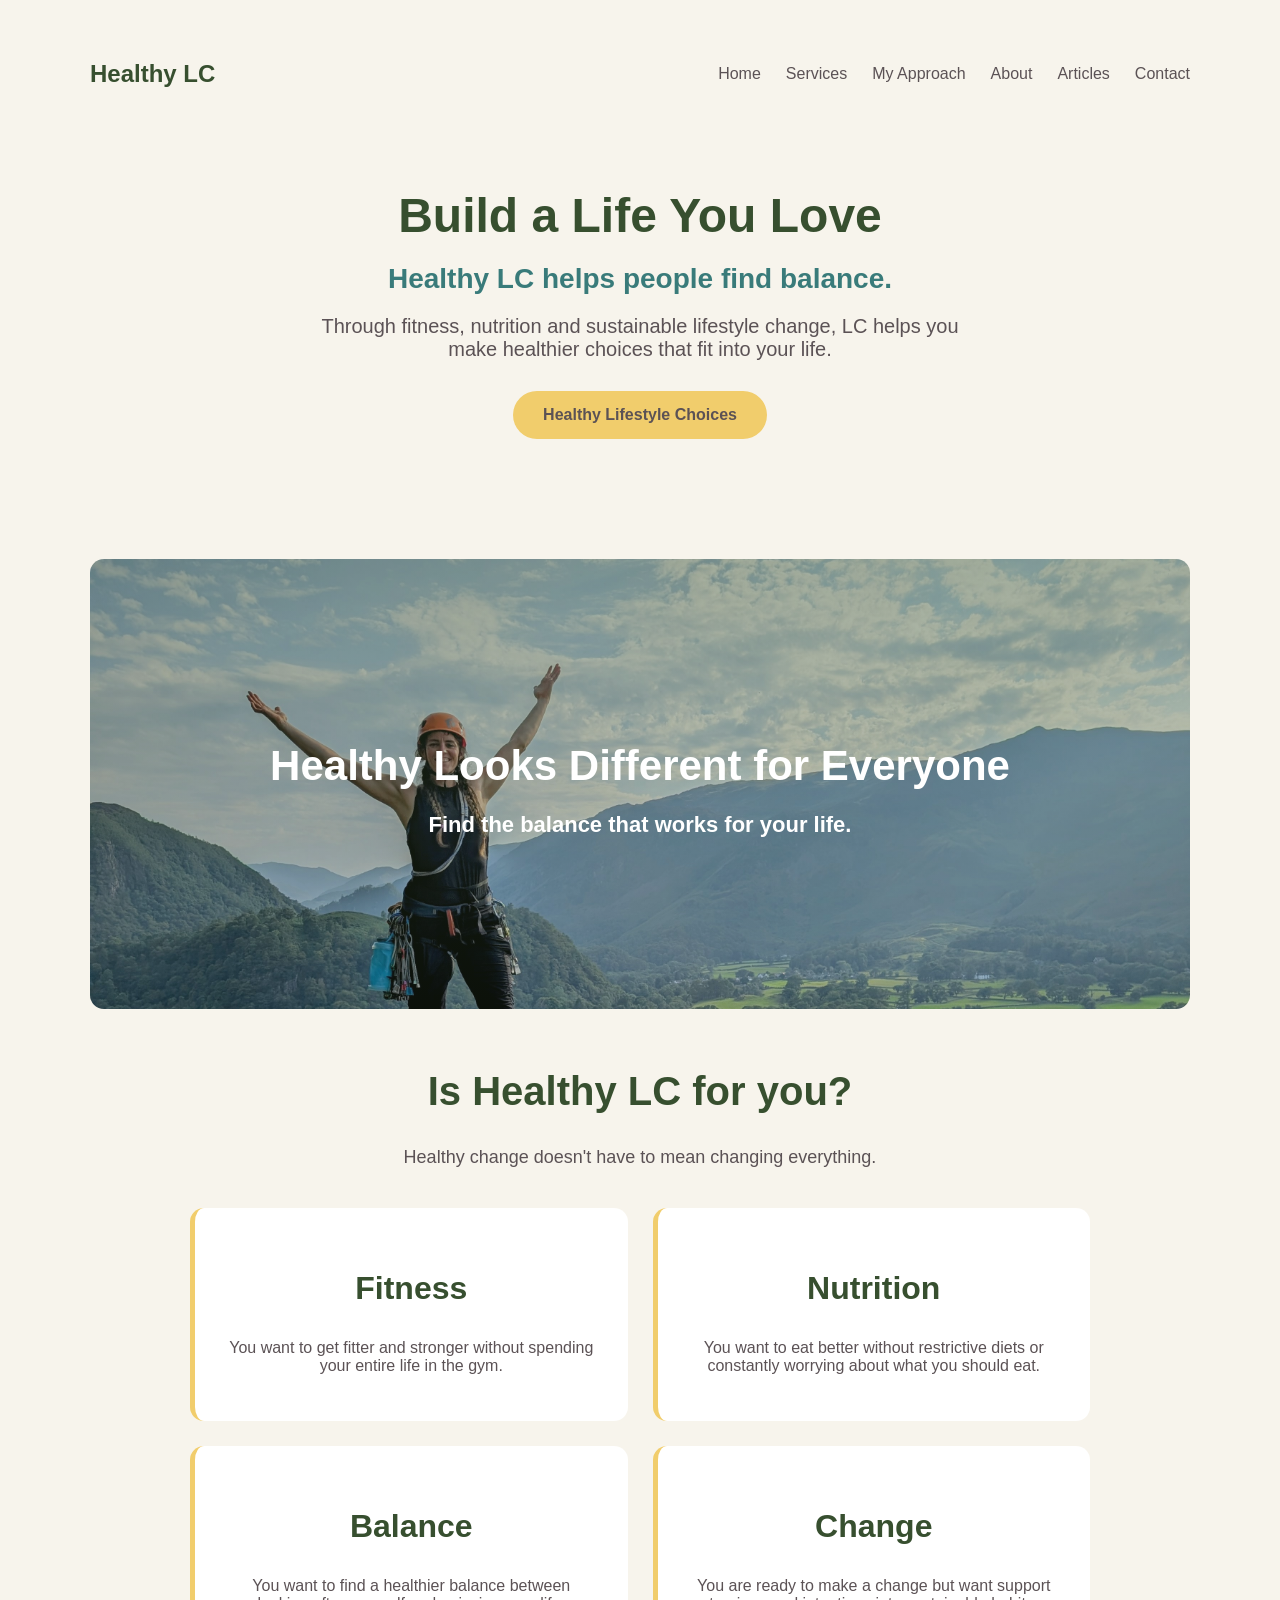
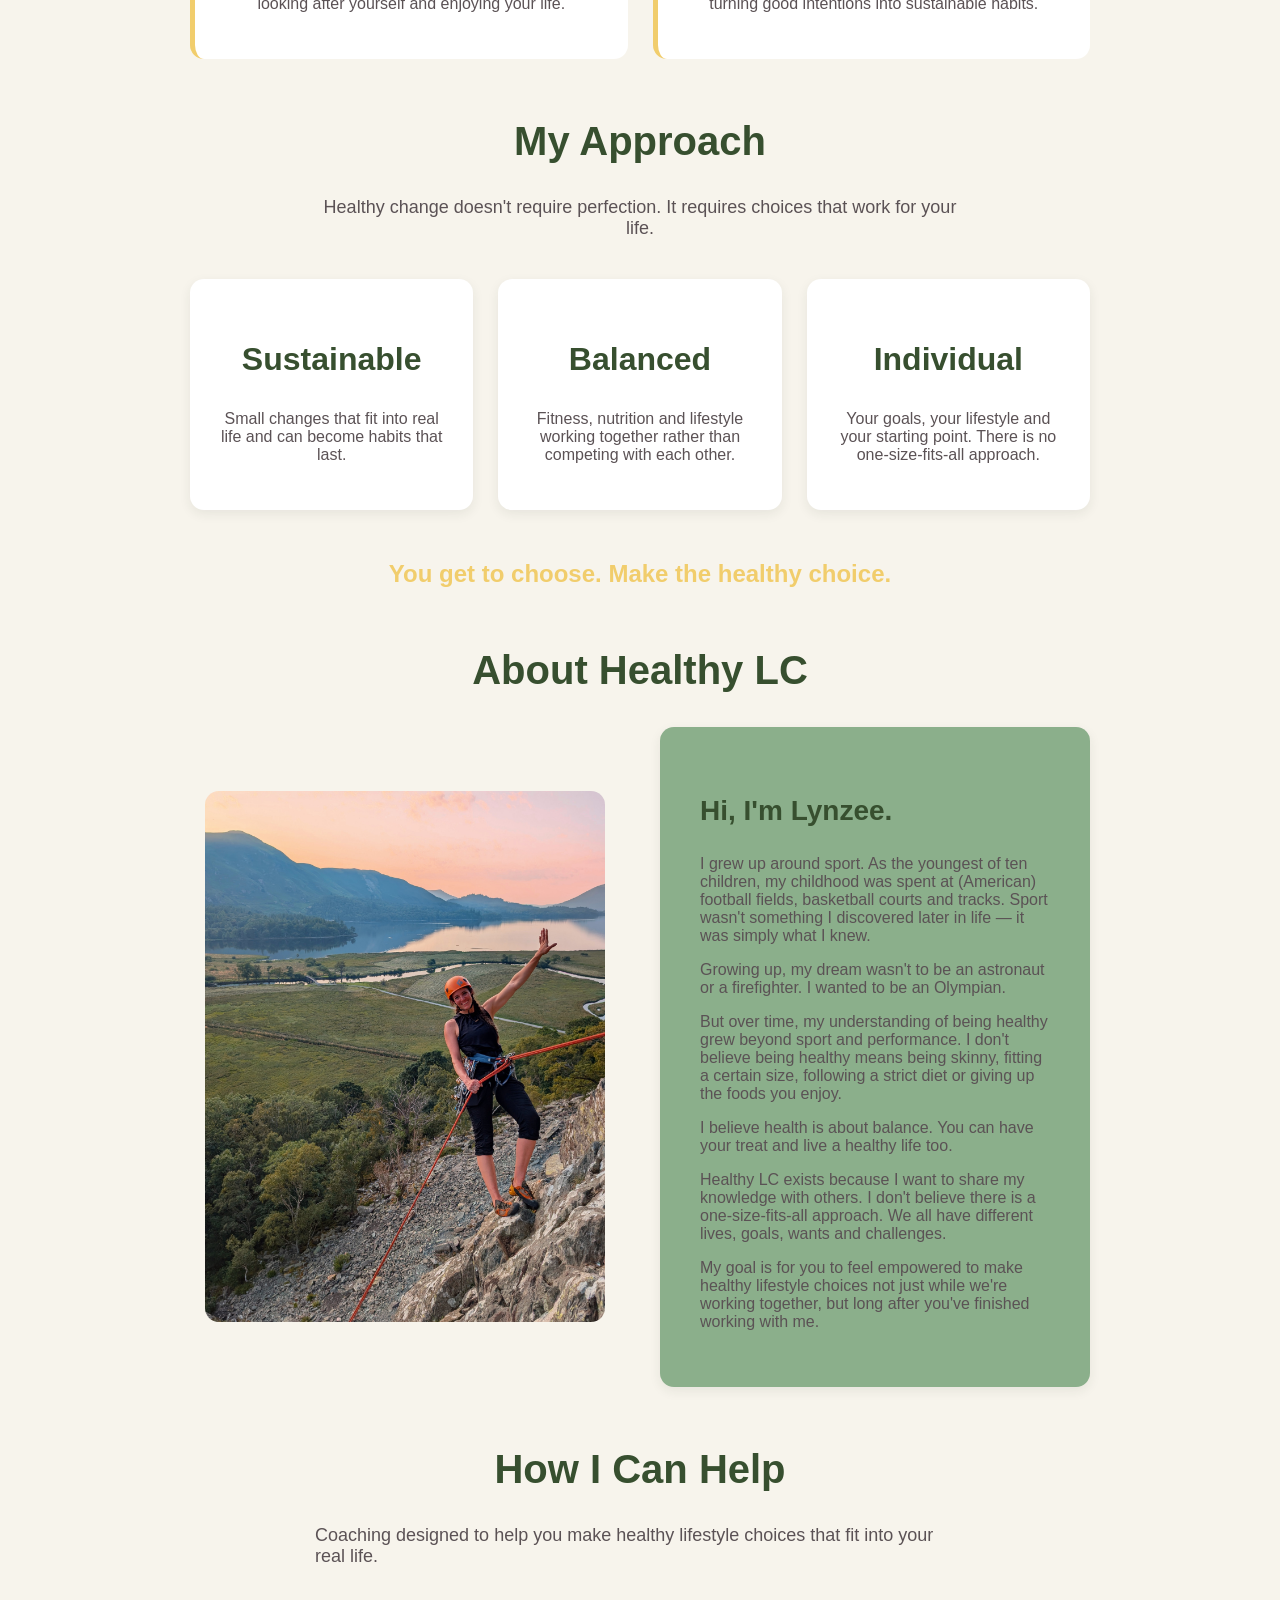
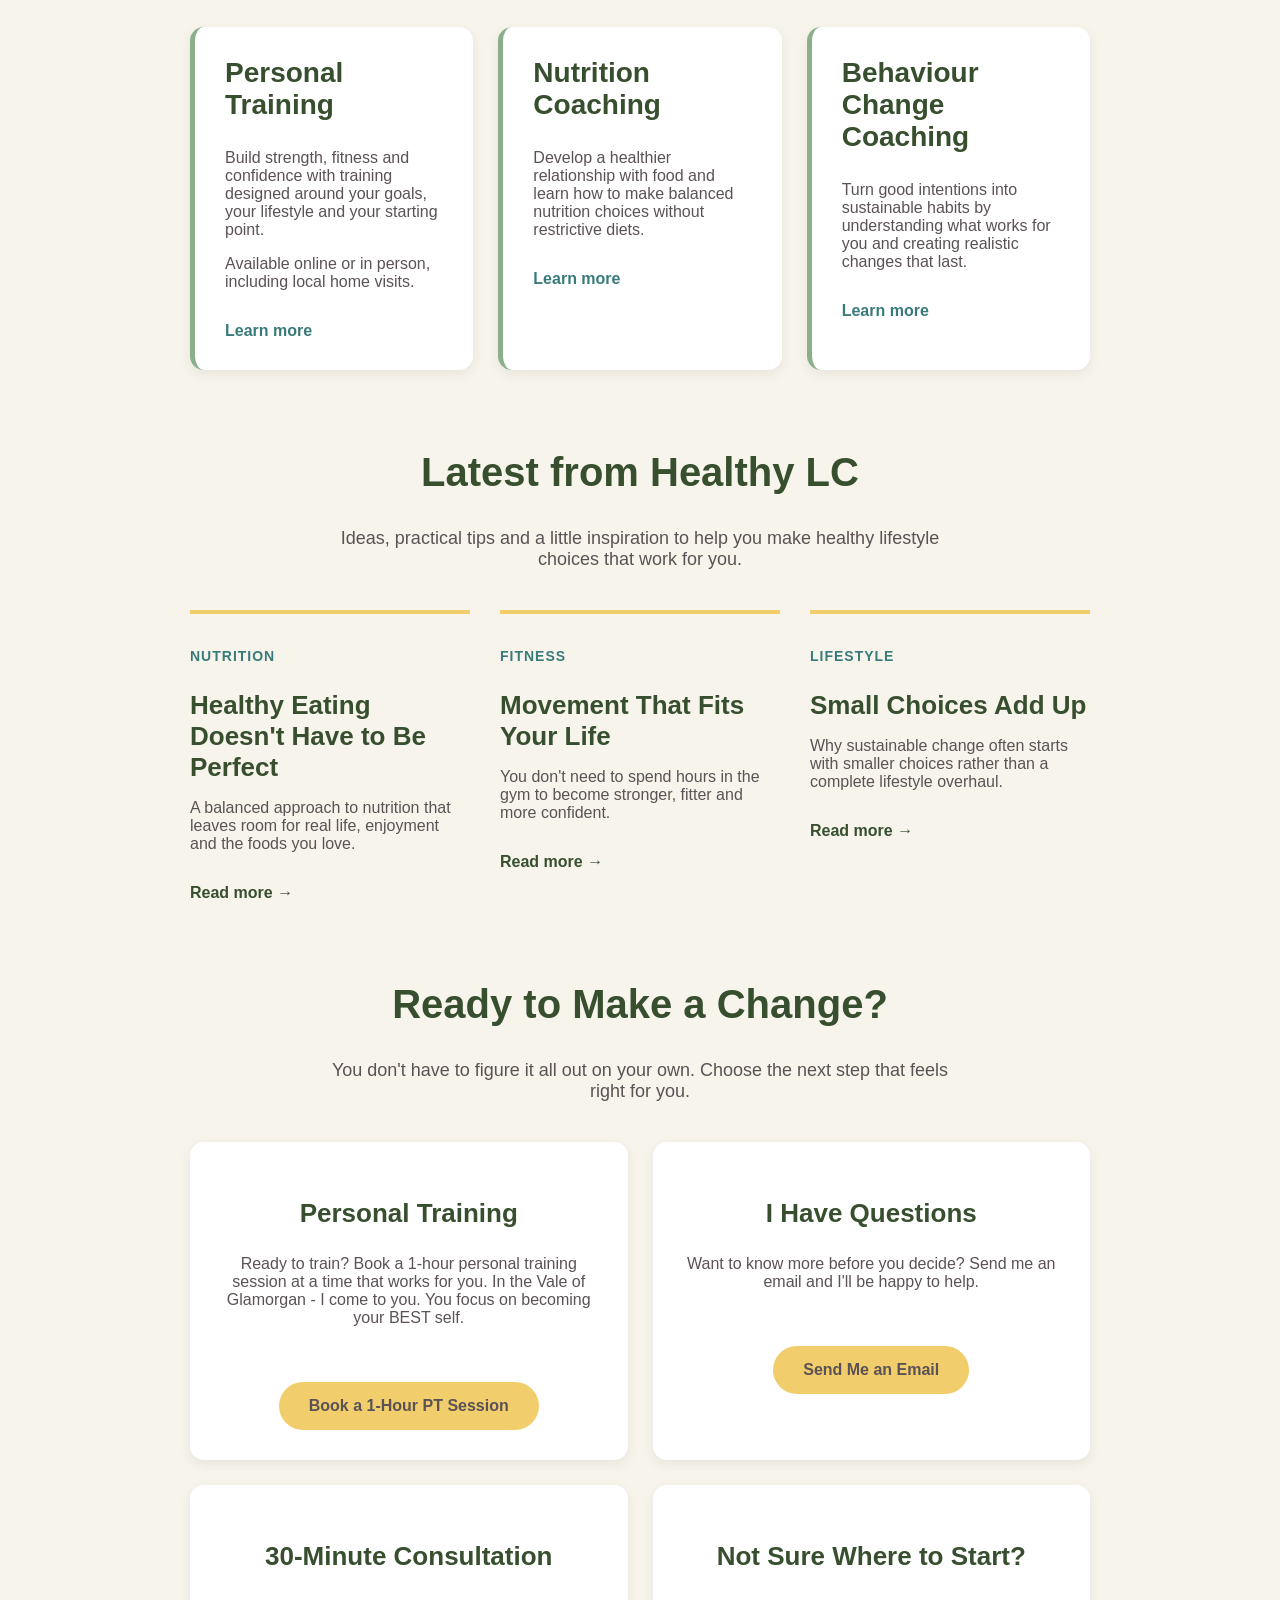
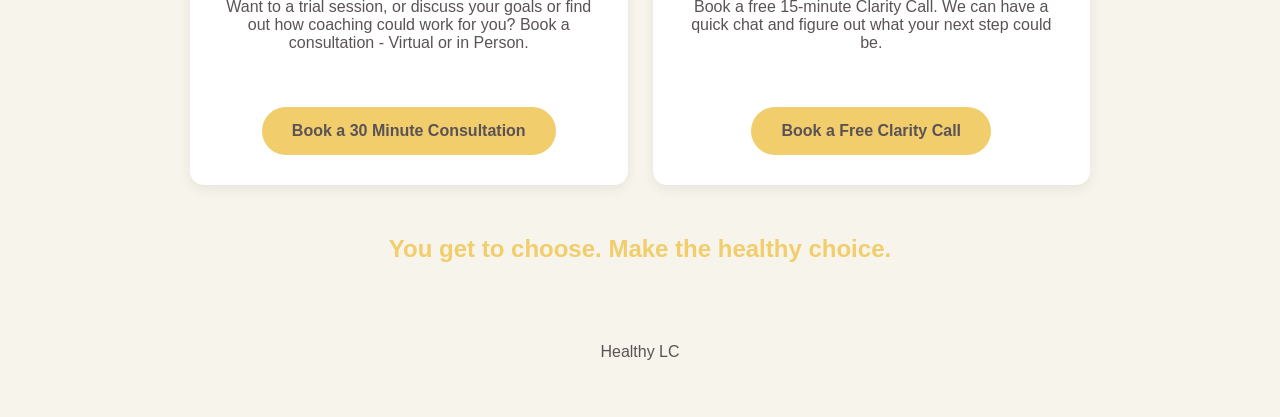
==== commit a2f5fe13: "move banner" ====
--- a/index.html
+++ b/index.html
@@ -47,6 +47,20 @@
     
     <main>
 
+        <section class="lifestyle-banner">
+
+    <div class="banner-content">
+        
+        <h2>Healthy Looks Different for Everyone</h2>
+
+        <p>
+            Find the balance that works for your life.
+        </p>
+
+    </div>
+
+</section>
+
     <section id="who">
 
     <h2>Is Healthy LC for you?</h2>
@@ -134,19 +148,7 @@
     </p>
 </section>
 
-<section class="lifestyle-banner">
-
-    <div class="banner-content">
-        
-        <h2>Healthy Looks Different for Everyone</h2>
-
-        <p>
-            Find the balance that works for your life.
-        </p>
-
-    </div>
-
-</section>
+
     
 <section id="about">
 
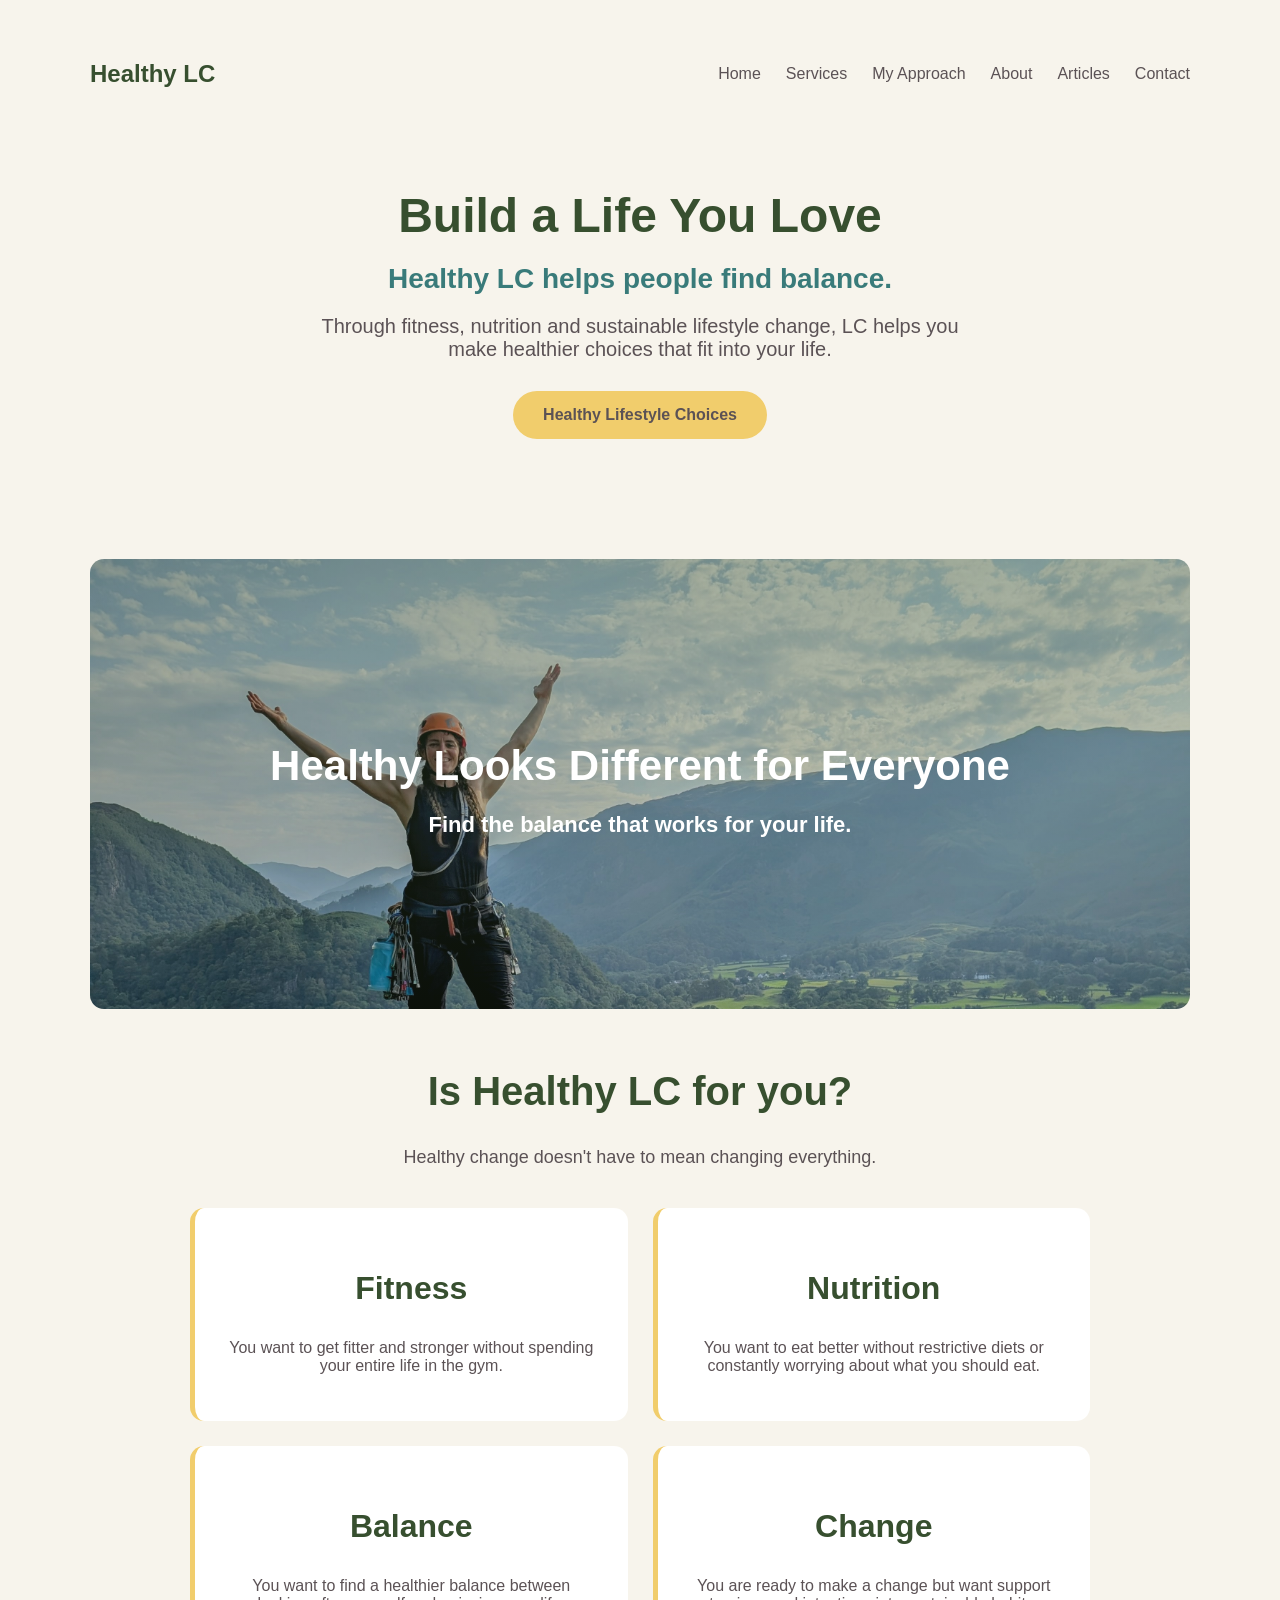
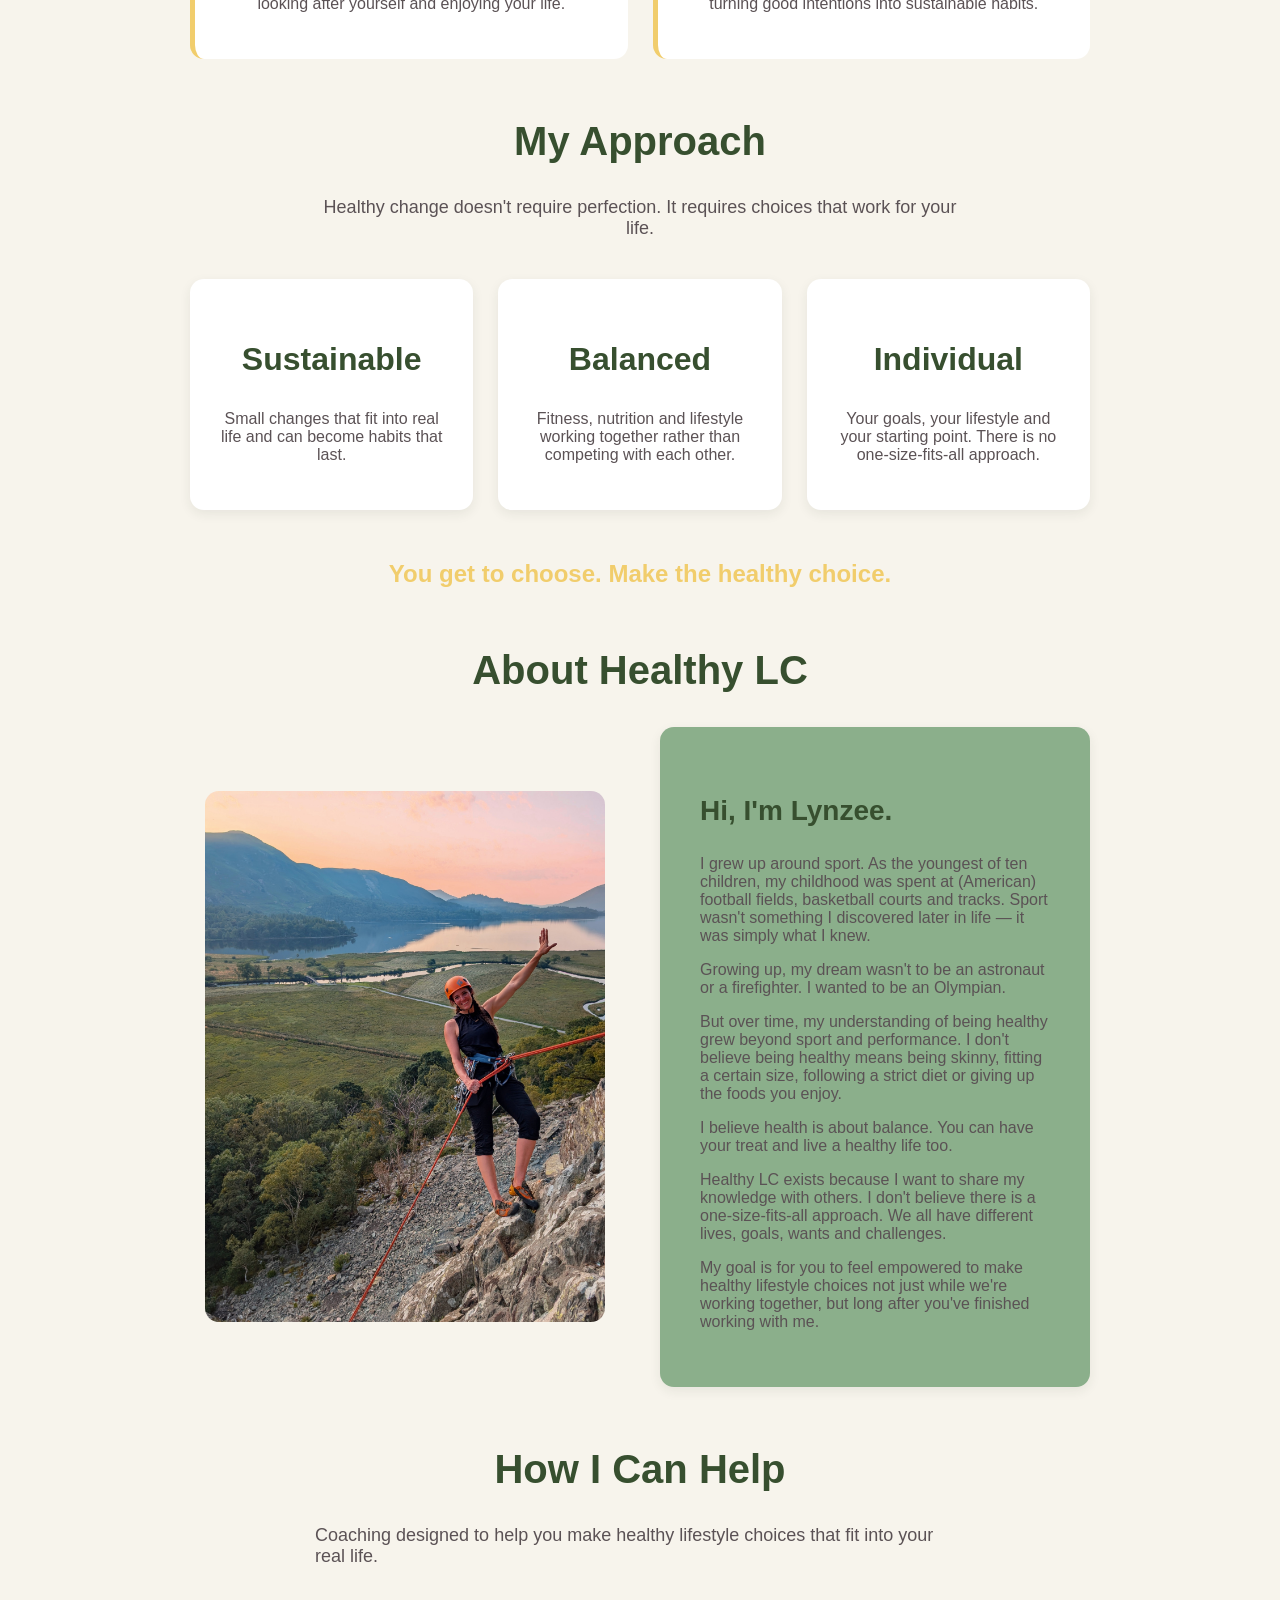
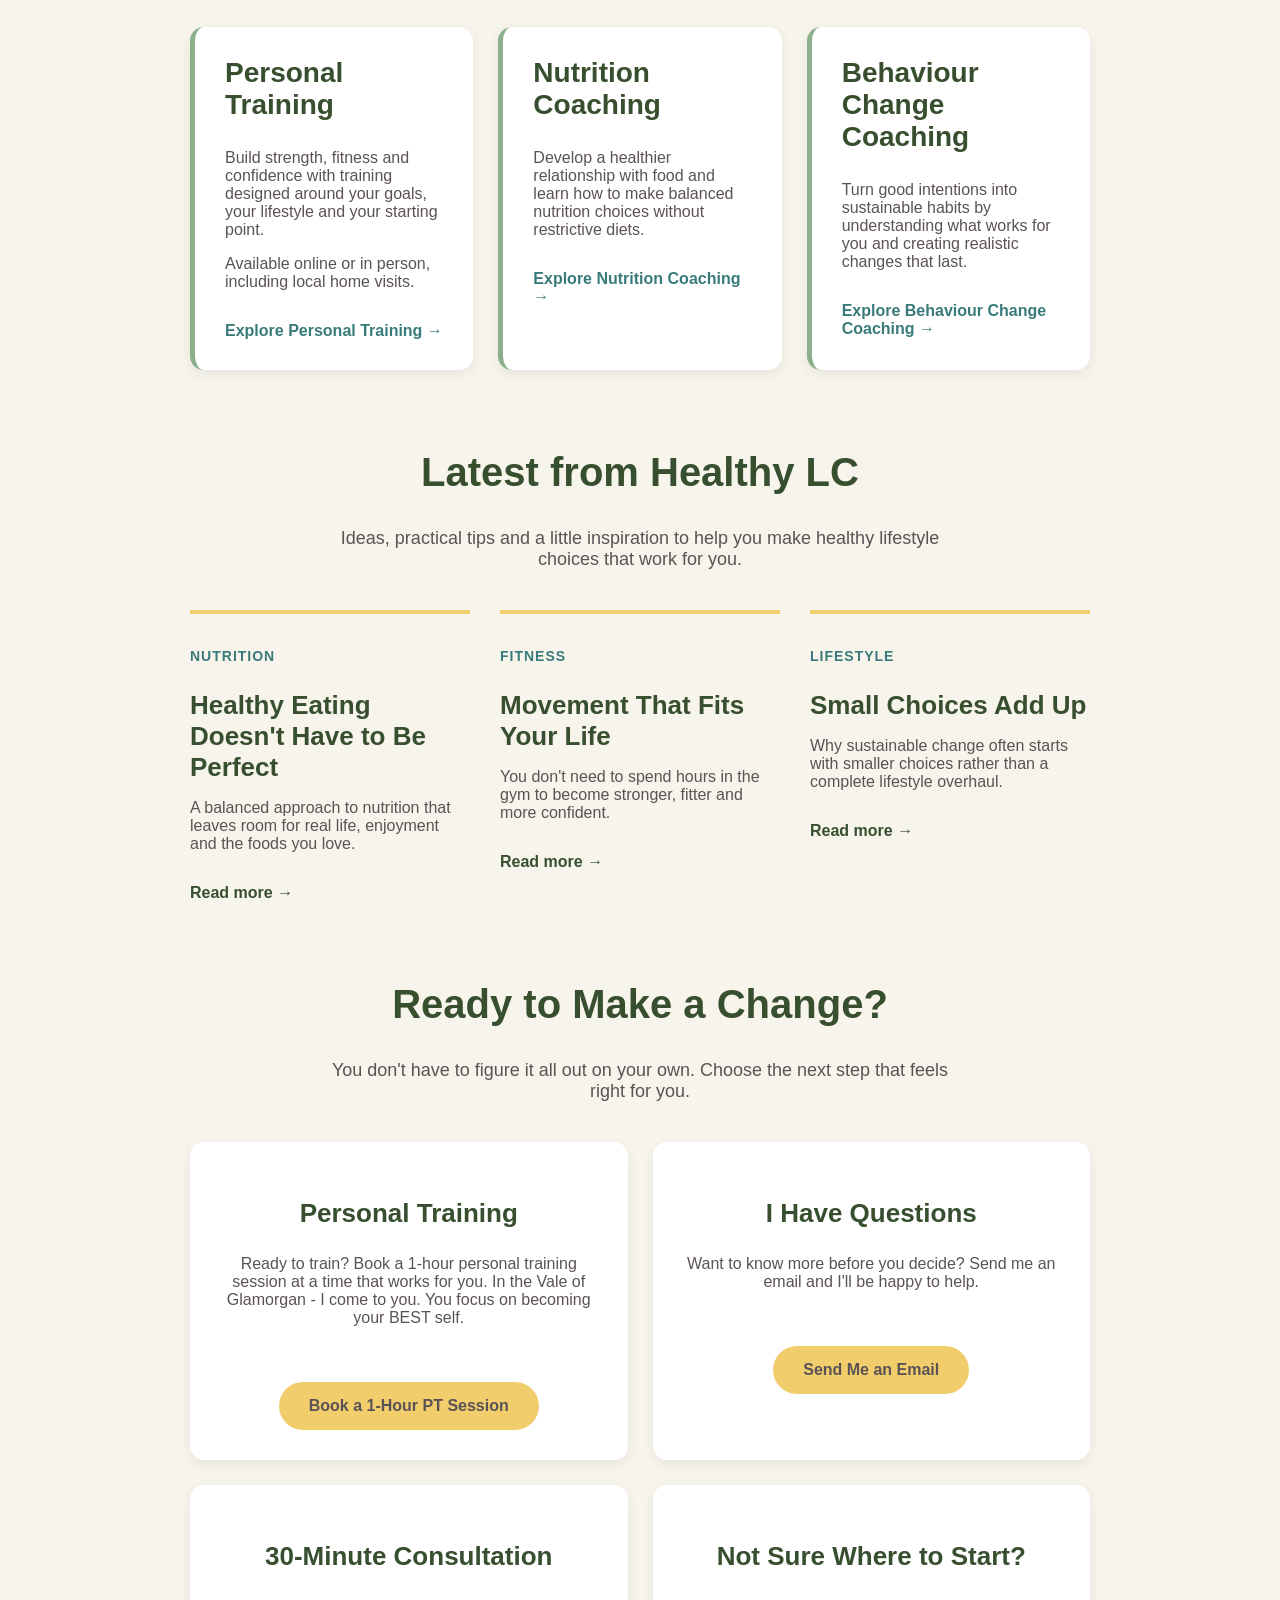
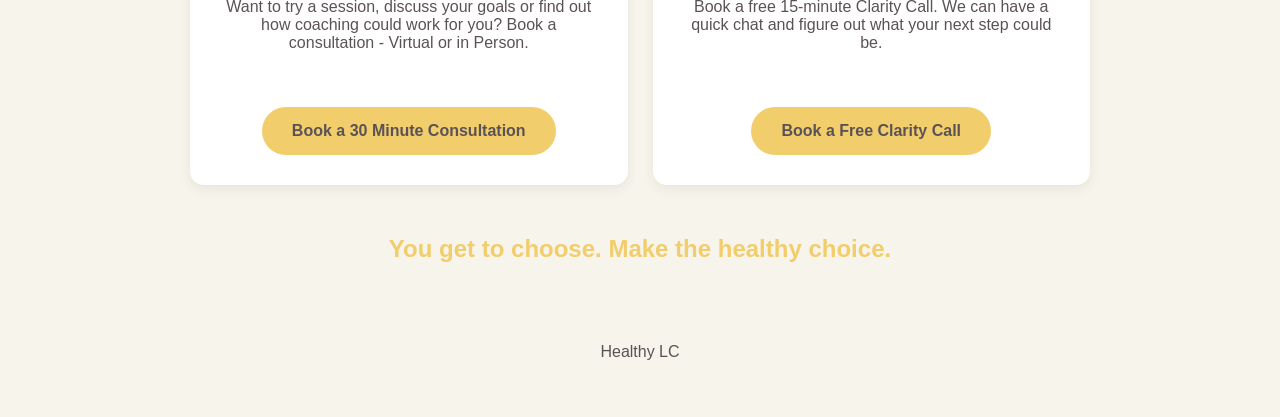
==== commit 8384f7e2: "fixing errors" ====
--- a/index.html
+++ b/index.html
@@ -222,7 +222,7 @@
             </p>
 
             <a href="#contact" class="service-link">
-                Learn more
+                Explore Personal Training →
             </a>
         </div>
 
@@ -236,7 +236,7 @@
             </p>
 
             <a href="#contact" class="service-link">
-                Learn more
+                Explore Nutrition Coaching →
             </a>
         </div>
 
@@ -250,7 +250,7 @@
             </p>
 
             <a href="#contact" class="service-link">
-                Learn more
+                Explore Behaviour Change Coaching →
             </a>
         </div>
 
@@ -277,7 +277,9 @@
                 A balanced approach to nutrition that leaves room for real life, enjoyment and the foods you love.
             </p>
 
-           <a href="articles/healthy-eating-doesnt-have-to-be-perfect.html" class="article-link">
+           <a href="articles/healthy-eating-doesnt-have-to-be-perfect.html"
+   class="article-link"
+   aria-label="Read Healthy Eating Doesn't Have to Be Perfect">
     Read more →
 </a>
 
@@ -292,9 +294,11 @@
                 You don't need to spend hours in the gym to become stronger, fitter and more confident.
             </p>
 
-            <a href="#" class="article-link">
-                Read more →
-            </a>
+            <a href="#"
+   class="article-link"
+   aria-label="Read Movement That Fits Your Life">
+    Read more →
+</a>
         </article>
 
         <article class="article-preview">
@@ -306,13 +310,15 @@
                 Why sustainable change often starts with smaller choices rather than a complete lifestyle overhaul.
             </p>
 
-            <a href="#" class="article-link">
-                Read more →
-            </a>
+           <a href="#"
+   class="article-link"
+   aria-label="Read Small Choices Add Up">
+    Read more →
+</a>
         </article>
     </div>
 </section>
-    </main>
+    
 
 <section id="contact">
 
@@ -350,7 +356,7 @@
                 Send me an email and I'll be happy to help.
             </p>
 
-           <a href="mailto:lynzeecrosland@ghealthylc.com?subject=Healthy%20LC%20Enquiry" class="cta-button">
+           <a href="mailto:lynzeecrosland@healthylc.com?subject=Healthy%20LC%20Enquiry" class="cta-button">
     Send Me an Email
 </a>
         </div>
@@ -359,7 +365,7 @@
     <h3>30-Minute Consultation</h3>
 
     <p>
-        Want to a trial session, or discuss your goals or find out how
+        Want to try a session, discuss your goals or find out how
         coaching could work for you? Book a consultation - Virtual or in Person. 
     </p>
 
@@ -396,6 +402,7 @@
     </p>
 
 </section>
+        </main>
 
     
     <footer>
